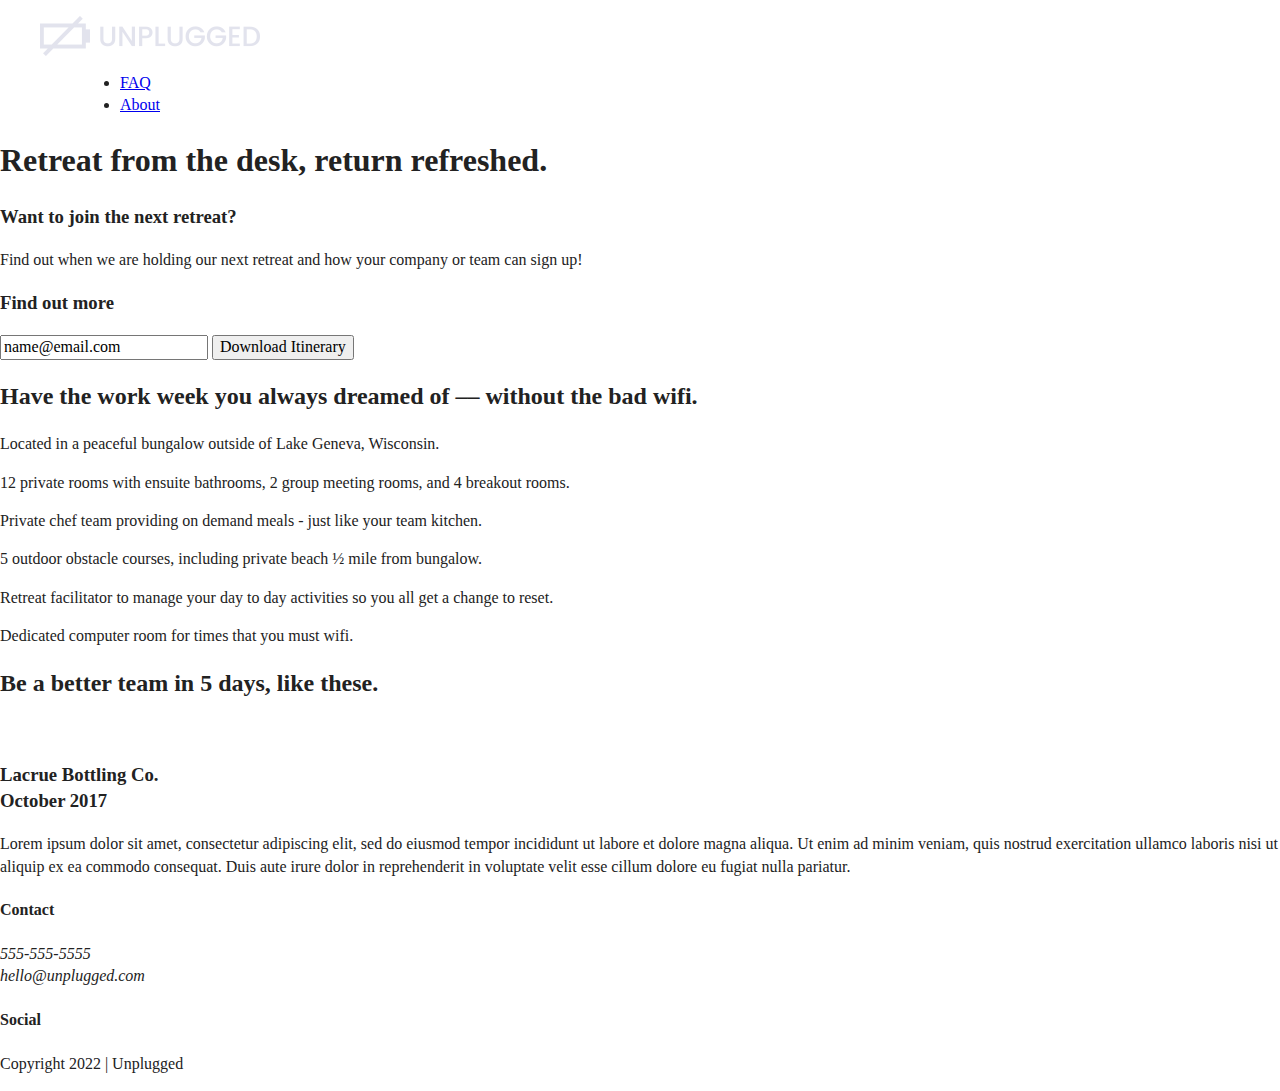
==== index.html @ 1d7221b5 "Fixing filepaths and indentation" ====
<!doctype html>
<html class="no-js" lang="">

<head>
  <meta charset="utf-8">
  <meta http-equiv="x-ua-compatible" content="ie=edge">
  <title>Unplugged Retreat</title>
  <meta name="description" content="">
  <meta name="viewport" content="width=device-width, initial-scale=1, shrink-to-fit=no">

  <link rel="manifest" href="site.webmanifest">
  <link rel="apple-touch-icon" href="icon.png">
  <!-- Place favicon.ico in the root directory -->

  <link rel="stylesheet" href="css/normalize.css">
  <link rel="stylesheet" href="css/main.css">
</head>

<body>
  <!--[if lte IE 9]>
    <p class="browserupgrade">You are using an <strong>outdated</strong> browser. Please <a href="https://browsehappy.com/">upgrade your browser</a> to improve your experience and security.</p>
  <![endif]-->

  <!-- Add your site or application content here -->
	<header>
    	<div class="content-wrapper">

      	<a href="index.html">
	        <figure>
				<img src="img/top-logo.png"
			 alt="unplugged logo">
			<figure/>
      	</a>

      	<div class="header-divider"></div>

		<nav>
			<ul>
		    	<li><a href="faq/index.html">FAQ</a></li>
		        <li><a href="about/index.html">About</a></li>
		    </ul>
	    </nav>

    </div>
  </header>







  <main>

    <section class="hero-area">
      <div class="content-wrapper">
        <h1>Retreat from the desk, return refreshed.</h1>
      </div>
    </section>




    <aside>
      <div class="content-wrapper">

		<div class="form-description">
          <h3>Want to join the next retreat?</h3>
          <p>
            Find out when we are holding our next retreat and how your company or team can sign up!
          </p>
        </div>

        <div class="form">
          <h3>Find out more</h3>
          <input type="text" name="name" value="name@email.com">
          <input type="button" value="Download Itinerary">
        </div>


      </div>
    </aside>

	<section class="features">
		<div class="content-wrapper">
			<h2>Have the work week you always dreamed of –– without the bad wifi.
			</h2>

			<div class="features-items">
				<article>
    				<p class="fontawesome-icon"></p>
    				<p class="features-item-description">Located in a peaceful bungalow outside of Lake Geneva, Wisconsin.
					</p>
				</article>

				<article>
	    			<p class="fontawesome-icon"></p>
	    			<p class="features-item-description">12 private rooms with ensuite bathrooms, 2 group meeting rooms, and 4 breakout rooms.</p>
				</article>

				<article>
	    			<p class="fontawesome-icon"></p>
	    			<p class="features-item-description">Private chef team providing on demand meals - just like your team kitchen.</p>
				</article>

				<article>
	    			<p class="fontawesome-icon"></p>
	    			<p class="features-item-description">5 outdoor obstacle courses, including private beach ½ mile from bungalow.</p>
				</article>

				<article>
	    			<p class="fontawesome-icon"></p>
	    			<p class="features-item-description">Retreat facilitator to manage your day to day activities so you all get a change to reset.</p>
				</article>

				<article>
	    			<p class="fontawesome-icon"></p>
	    			<p class="features-item-description">Dedicated computer room for times that you must wifi.</p>
				</article>
		</div>
	</section>


	<section class="reviews">
		<div class="content-wrapper">
			<h2>Be a better team in 5 days, like these.</h2>
			<article>
				<img>

				<div>
					<h3> Lacrue Bottling Co.<br>October 2017</h3>
					<p>
						Lorem ipsum dolor sit amet, consectetur adipiscing elit, sed do eiusmod tempor incididunt ut labore et dolore magna aliqua. Ut enim ad minim veniam, quis nostrud exercitation ullamco laboris nisi ut aliquip ex ea commodo consequat. Duis aute irure dolor
		                in reprehenderit in voluptate velit esse cillum dolore eu fugiat nulla pariatur.
					</p>
				</div>
			</article>
		</div>
	</section>

  </main>
  <!-- main wrapper -->






  <footer>
    <div class="content-wrapper">

      <div class="footer-content">

		<div class="contact">
          <h4>Contact</h4>
          <address>
            <p>
              555-555-5555<br>
              hello@unplugged.com
            </p>
          </address>
        </div>

        <div class="social">
          <h4>Social</h4>
          <div class="social-icons">
            <p>
              <a href="https://www.facebook.com/Skillcrush/" target="_blank"></a>
            </p>
            <p>
              <a href="https://twitter.com/Skillcrush" target="_blank"></a>
            </p>
            <p>
              <a href="https://www.instagram.com/skillcrush/" target="_blank"></a>
            </p>
          </div>

        </div>

      </div>
      <!-- footer content ends -->
    </div>
    <!--footer content-wrapper ends-->
    <div class="copyright">
      <p>Copyright 2022 | Unplugged</p>
    </div>
  </footer>

  <script src="js/vendor/modernizr-3.6.0.min.js"></script>
  <script src="https://code.jquery.com/jquery-3.3.1.min.js" integrity="sha256-FgpCb/KJQlLNfOu91ta32o/NMZxltwRo8QtmkMRdAu8=" crossorigin="anonymous"></script>
  <script>
    window.jQuery || document.write('<script src="js/vendor/jquery-3.3.1.min.js"><\/script>')
  </script>
  <script src="js/plugins.js"></script>
  <script src="js/main.js"></script>

  <!-- Google Analytics: change UA-XXXXX-Y to be your site's ID. -->
  <script>
    window.ga = function() {
      ga.q.push(arguments)
    };
    ga.q = [];
    ga.l = +new Date;
    ga('create', 'UA-XXXXX-Y', 'auto');
    ga('send', 'pageview')
  </script>
  <script src="https://www.google-analytics.com/analytics.js" async defer></script>
</body>

</html>
---- css/main.css ----
/*! HTML5 Boilerplate v8.0.0 | MIT License | https://html5boilerplate.com/ */

/* main.css 2.1.0 | MIT License | https://github.com/h5bp/main.css#readme */
/*
 * What follows is the result of much research on cross-browser styling.
 * Credit left inline and big thanks to Nicolas Gallagher, Jonathan Neal,
 * Kroc Camen, and the H5BP dev community and team.
 */

/* ==========================================================================
   Base styles: opinionated defaults
   ========================================================================== */

html {
  color: #222;
  font-size: 1em;
  line-height: 1.4;
}

/*
 * Remove text-shadow in selection highlight:
 * https://twitter.com/miketaylr/status/12228805301
 *
 * Vendor-prefixed and regular ::selection selectors cannot be combined:
 * https://stackoverflow.com/a/16982510/7133471
 *
 * Customize the background color to match your design.
 */

::-moz-selection {
  background: #b3d4fc;
  text-shadow: none;
}

::selection {
  background: #b3d4fc;
  text-shadow: none;
}

/*
 * A better looking default horizontal rule
 */

hr {
  display: block;
  height: 1px;
  border: 0;
  border-top: 1px solid #ccc;
  margin: 1em 0;
  padding: 0;
}

/*
 * Remove the gap between audio, canvas, iframes,
 * images, videos and the bottom of their containers:
 * https://github.com/h5bp/html5-boilerplate/issues/440
 */

audio,
canvas,
iframe,
img,
svg,
video {
  vertical-align: middle;
}

/*
 * Remove default fieldset styles.
 */

fieldset {
  border: 0;
  margin: 0;
  padding: 0;
}

/*
 * Allow only vertical resizing of textareas.
 */

textarea {
  resize: vertical;
}

/* ==========================================================================
   Author's custom styles
   ========================================================================== */

/* ==========================================================================
   Helper classes
   ========================================================================== */

/*
 * Hide visually and from screen readers
 */

.hidden,
[hidden] {
  display: none !important;
}

/*
 * Hide only visually, but have it available for screen readers:
 * https://snook.ca/archives/html_and_css/hiding-content-for-accessibility
 *
 * 1. For long content, line feeds are not interpreted as spaces and small width
 *    causes content to wrap 1 word per line:
 *    https://medium.com/@jessebeach/beware-smushed-off-screen-accessible-text-5952a4c2cbfe
 */

.sr-only {
  border: 0;
  clip: rect(0, 0, 0, 0);
  height: 1px;
  margin: -1px;
  overflow: hidden;
  padding: 0;
  position: absolute;
  white-space: nowrap;
  width: 1px;
  /* 1 */
}

/*
 * Extends the .sr-only class to allow the element
 * to be focusable when navigated to via the keyboard:
 * https://www.drupal.org/node/897638
 */

.sr-only.focusable:active,
.sr-only.focusable:focus {
  clip: auto;
  height: auto;
  margin: 0;
  overflow: visible;
  position: static;
  white-space: inherit;
  width: auto;
}

/*
 * Hide visually and from screen readers, but maintain layout
 */

.invisible {
  visibility: hidden;
}

/*
 * Clearfix: contain floats
 *
 * For modern browsers
 * 1. The space content is one way to avoid an Opera bug when the
 *    `contenteditable` attribute is included anywhere else in the document.
 *    Otherwise it causes space to appear at the top and bottom of elements
 *    that receive the `clearfix` class.
 * 2. The use of `table` rather than `block` is only necessary if using
 *    `:before` to contain the top-margins of child elements.
 */

.clearfix::before,
.clearfix::after {
  content: " ";
  display: table;
}

.clearfix::after {
  clear: both;
}

/* ==========================================================================
   EXAMPLE Media Queries for Responsive Design.
   These examples override the primary ('mobile first') styles.
   Modify as content requires.
   ========================================================================== */

@media only screen and (min-width: 35em) {
  /* Style adjustments for viewports that meet the condition */
}

@media print,
  (-webkit-min-device-pixel-ratio: 1.25),
  (min-resolution: 1.25dppx),
  (min-resolution: 120dpi) {
  /* Style adjustments for high resolution devices */
}

/* ==========================================================================
   Print styles.
   Inlined to avoid the additional HTTP request:
   https://www.phpied.com/delay-loading-your-print-css/
   ========================================================================== */

@media print {
  *,
  *::before,
  *::after {
    background: #fff !important;
    color: #000 !important;
    /* Black prints faster */
    box-shadow: none !important;
    text-shadow: none !important;
  }

  a,
  a:visited {
    text-decoration: underline;
  }

  a[href]::after {
    content: " (" attr(href) ")";
  }

  abbr[title]::after {
    content: " (" attr(title) ")";
  }

  /*
   * Don't show links that are fragment identifiers,
   * or use the `javascript:` pseudo protocol
   */
  a[href^="#"]::after,
  a[href^="javascript:"]::after {
    content: "";
  }

  pre {
    white-space: pre-wrap !important;
  }

  pre,
  blockquote {
    border: 1px solid #999;
    page-break-inside: avoid;
  }

  /*
   * Printing Tables:
   * https://web.archive.org/web/20180815150934/http://css-discuss.incutio.com/wiki/Printing_Tables
   */
  thead {
    display: table-header-group;
  }

  tr,
  img {
    page-break-inside: avoid;
  }

  p,
  h2,
  h3 {
    orphans: 3;
    widows: 3;
  }

  h2,
  h3 {
    page-break-after: avoid;
  }
}
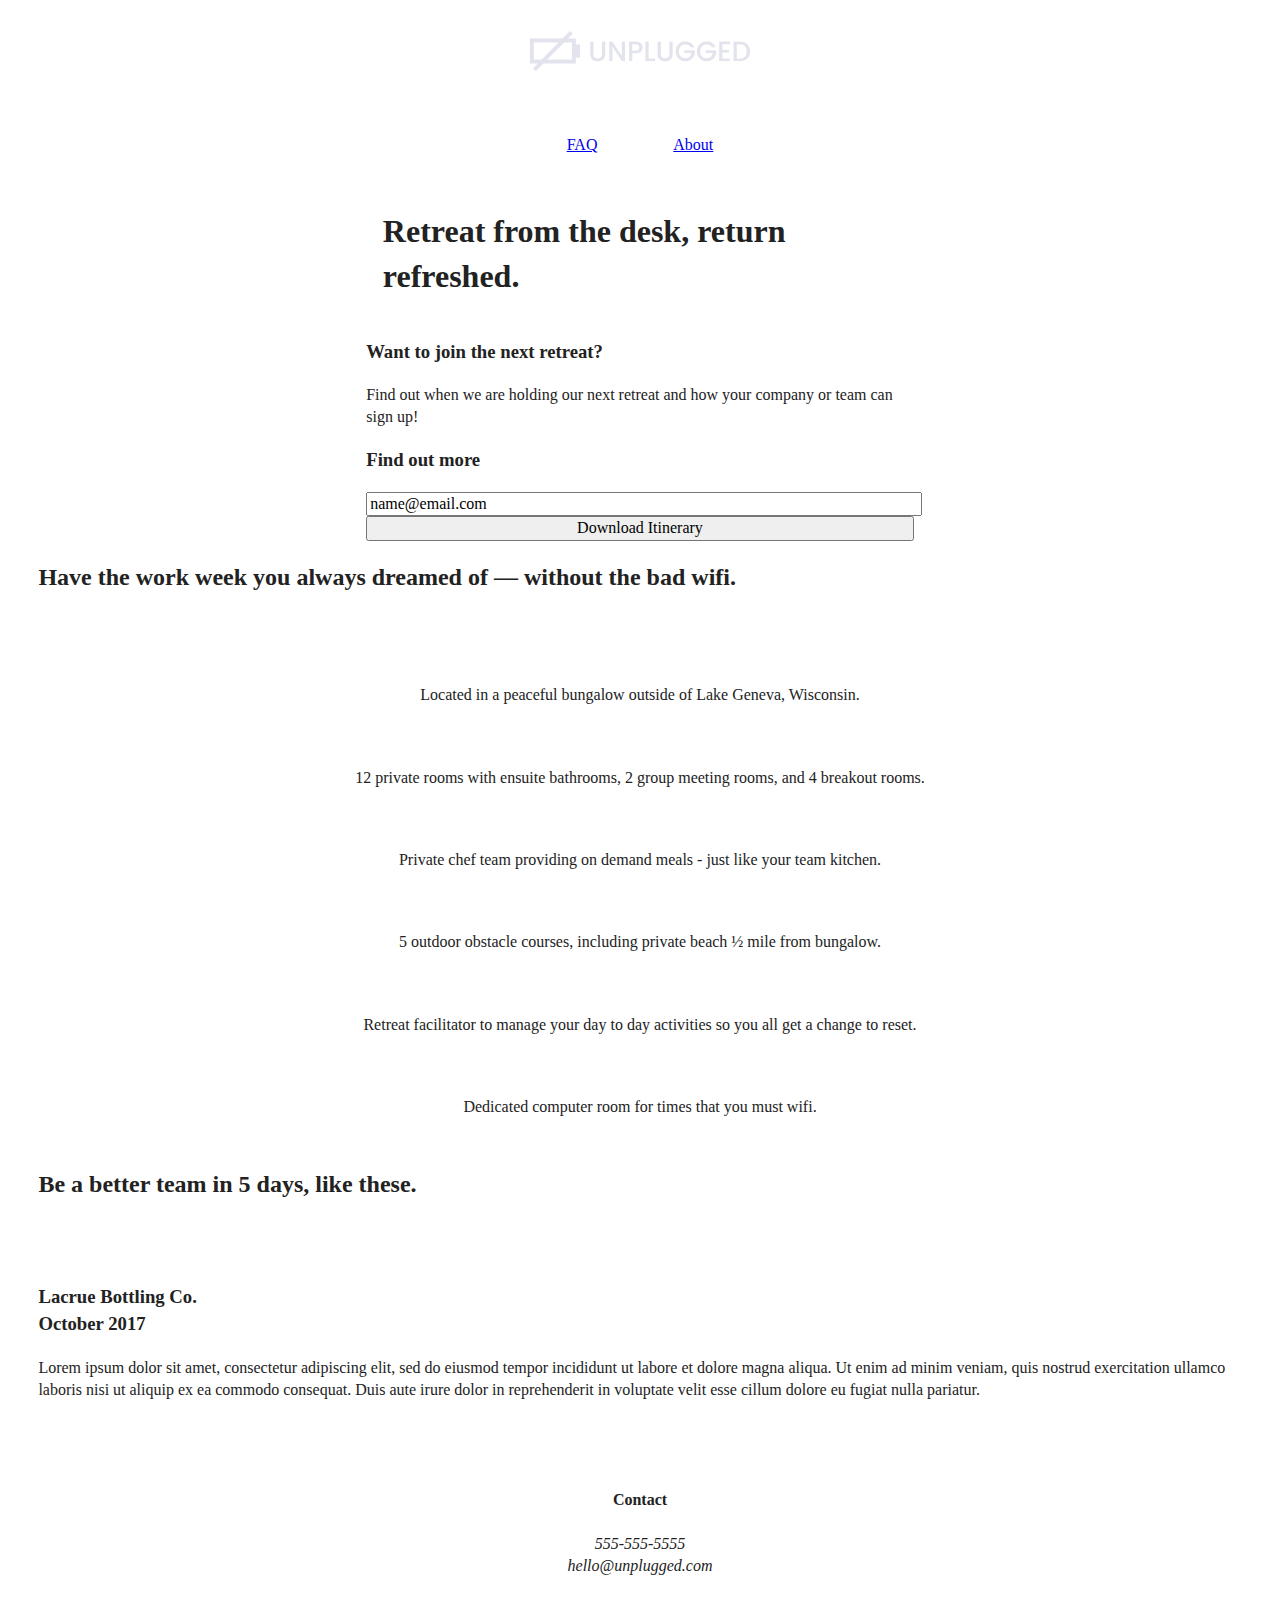
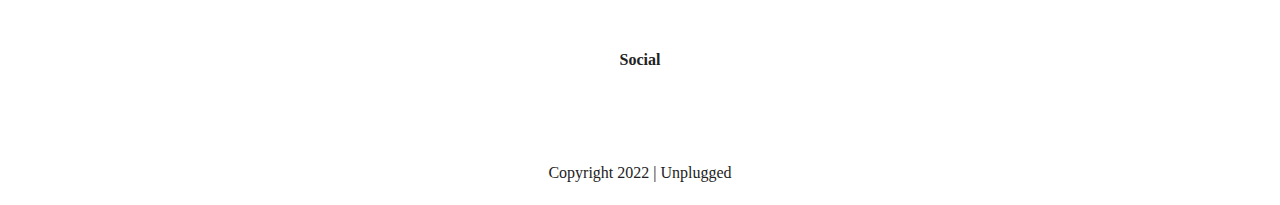
==== commit d420d263: "Closing figure tag in header fixes alignment" ====
--- a/index.html
+++ b/index.html
@@ -25,23 +25,23 @@
 	<header>
     	<div class="content-wrapper">
 
-      	<a href="index.html">
-	        <figure>
-				<img src="img/top-logo.png"
-			 alt="unplugged logo">
-			<figure/>
-      	</a>
-
-      	<div class="header-divider"></div>
-
-		<nav>
-			<ul>
-		    	<li><a href="faq/index.html">FAQ</a></li>
-		        <li><a href="about/index.html">About</a></li>
-		    </ul>
-	    </nav>
-
-    </div>
+      		<a href="index.html">
+	        	<figure>
+					<img src="img/top-logo.png"
+			 	alt="unplugged logo">
+		   		</figure>
+      		</a>
+
+      		<div class="header-divider"></div>
+
+			<nav>
+				<ul>
+		    		<li><a href="faq/index.html">FAQ</a></li>
+		        	<li><a href="about/index.html">About</a></li>
+		    	</ul>
+	    	</nav>
+
+    	</div>
   </header>
 
 
--- a/css/main.css
+++ b/css/main.css
@@ -86,6 +86,293 @@
 /* ==========================================================================
    Author's custom styles
    ========================================================================== */
+
+/* --------------- Base Header - Footer Styles ------------ */
+
+header,
+footer {
+	display: flex;
+    justify-content: center;
+    align-items: center;
+	flex-flow: row wrap;
+}
+
+/* Header styles */
+
+header {
+	padding: 15px 0;
+}
+
+header .content-wrapper {
+	display: flex;
+    justify-content: center;
+    align-items: center;
+	flex-flow: row wrap;
+	margin: 0;
+}
+
+header figure {
+
+}
+
+.header-divider {
+	width: 100%;
+	height: 1px;
+	margin: 10px 0 20px 0;
+}
+
+header nav {
+	width: 60%;
+	display: flex;
+    justify-content: space-around;
+    align-items: center;
+	flex-flow: row wrap;
+}
+
+header nav ul {
+	width: 100%;
+	list-style: none;
+	padding: 0;
+
+	display: flex;
+    justify-content: space-around;
+    align-items: center;
+}
+
+header nav ul li {
+	display: inline;
+}
+
+
+/* Footer styles */
+
+footer {
+	/*display: flex;
+    justify-content: center;
+    align-items: center;*/
+	flex-flow: column;  /* AKA flex-direction:column; ***/
+}
+
+footer .content-wrapper {
+	width: 55%;
+	margin: 50px 0;
+
+	/*display: flex;
+    justify-content: center;
+    align-items: center;*/
+	flex-flow: column nowrap;
+}
+
+.footer-content {
+	display: flex;
+    justify-content: center;
+    align-items: center;
+	flex-flow: column;
+}
+
+footer .contact {
+	margin-bottom: 50px;
+
+	display: flex;
+    justify-content: center;
+    align-items: center;
+	flex-flow: column;
+}
+
+footer p {
+	text-align: center;
+	margin: 0;
+}
+/*
+footer .social {
+	display: flex;
+    justify-content: center;
+    align-items: center;
+	flex-flow: column;
+}
+*/
+footer .social-icons {
+	display: flex;
+    justify-content: space-around;
+    align-items: center;
+}
+
+/*
+footer .social-icons p {
+  display: flex;
+  justify-content: center;
+  align-items: center;
+}
+*/
+
+footer .copyright {
+	text-align: center;
+	margin: 20px 0;
+}
+
+
+
+
+/* --------------- Mobile Styles - Homepage ------------ */
+
+main .content-wrapper {
+	width: 94%;
+}
+
+/* Hero Area */
+
+.hero-area {
+	display: flex;
+    justify-content: center;
+	flex-flow: row wrap;
+}
+
+/* Aside */
+
+aside {
+	display: flex;
+    justify-content: center;
+    align-items: center;
+	flex-flow: row wrap;
+}
+
+aside .form input {
+	width:100%;
+
+	display: flex;
+    justify-content: center;
+    align-items: center;
+	flex-flow: column;
+}
+
+/* Features */
+
+.features {
+	display: flex;
+    justify-content: center;
+	flex-flow: row wrap;
+}
+
+.features h2 {
+	margin-bottom: 60px;
+}
+
+.features article {
+	text-align: center;
+	width: 63%;
+	margin: 30px 0;
+
+	/*display: flex;
+    justify-content: center;
+    align-items: center;
+	flex-flow: column;*/
+}
+
+.features .features-items {
+	display: flex;
+    justify-content: center;
+    align-items: center;
+	flex-flow: row wrap;
+}
+
+.features p {
+	margin: 0;
+}
+
+/* Reviews */
+
+.reviews {
+  display: flex;
+  justify-content: center;
+  flex-flow: row wrap;
+}
+
+.reviews h2 {
+  margin-bottom: 40px;
+}
+
+.reviews h3 {
+  width: 55%;
+  margin: 20px 0;
+}
+
+
+/*
+========================================================
+--------------- Mobile Styles - FAQ page ------------
+============================================*/
+
+main {
+	display: flex;
+    justify-content: center;
+    align-items: center;
+	flex-flow: column;
+}
+
+main .faq {
+	width: 94%;
+
+	display: flex;
+    justify-content: center;
+    align-items: center;
+    flex-flow: row wrap;
+}
+
+.faq .content-wrapper {
+  margin: 50px 0 0 0;
+
+  display: flex;
+  justify-content: center;
+  align-items: center;
+  flex-flow: row wrap;
+}
+
+.faq h2 {
+  margin-bottom: 40px;
+}
+
+.faq-content {
+  margin-bottom: 50px;
+}
+
+
+/* --------------- Mobile Styles - About page ------------ */
+
+/* main {
+	display: flex;
+    justify-content: center;
+    align-items: center;
+	flex-flow: column;
+}
+******* already coded this in the above FAQ page section **/
+
+.mission,
+.contact-section {
+	width: 94%;
+
+	display: flex;
+    justify-content: center;
+    align-items: center;
+    flex-flow: row wrap;
+}
+
+.contact-content p {
+  margin: 0;
+}
+
+.map {
+	width: 94%;
+}
+
+
+
+
+
+
+
+
+
+
 
 /* ==========================================================================
    Helper classes
@@ -260,4 +547,3 @@
     page-break-after: avoid;
   }
 }
-
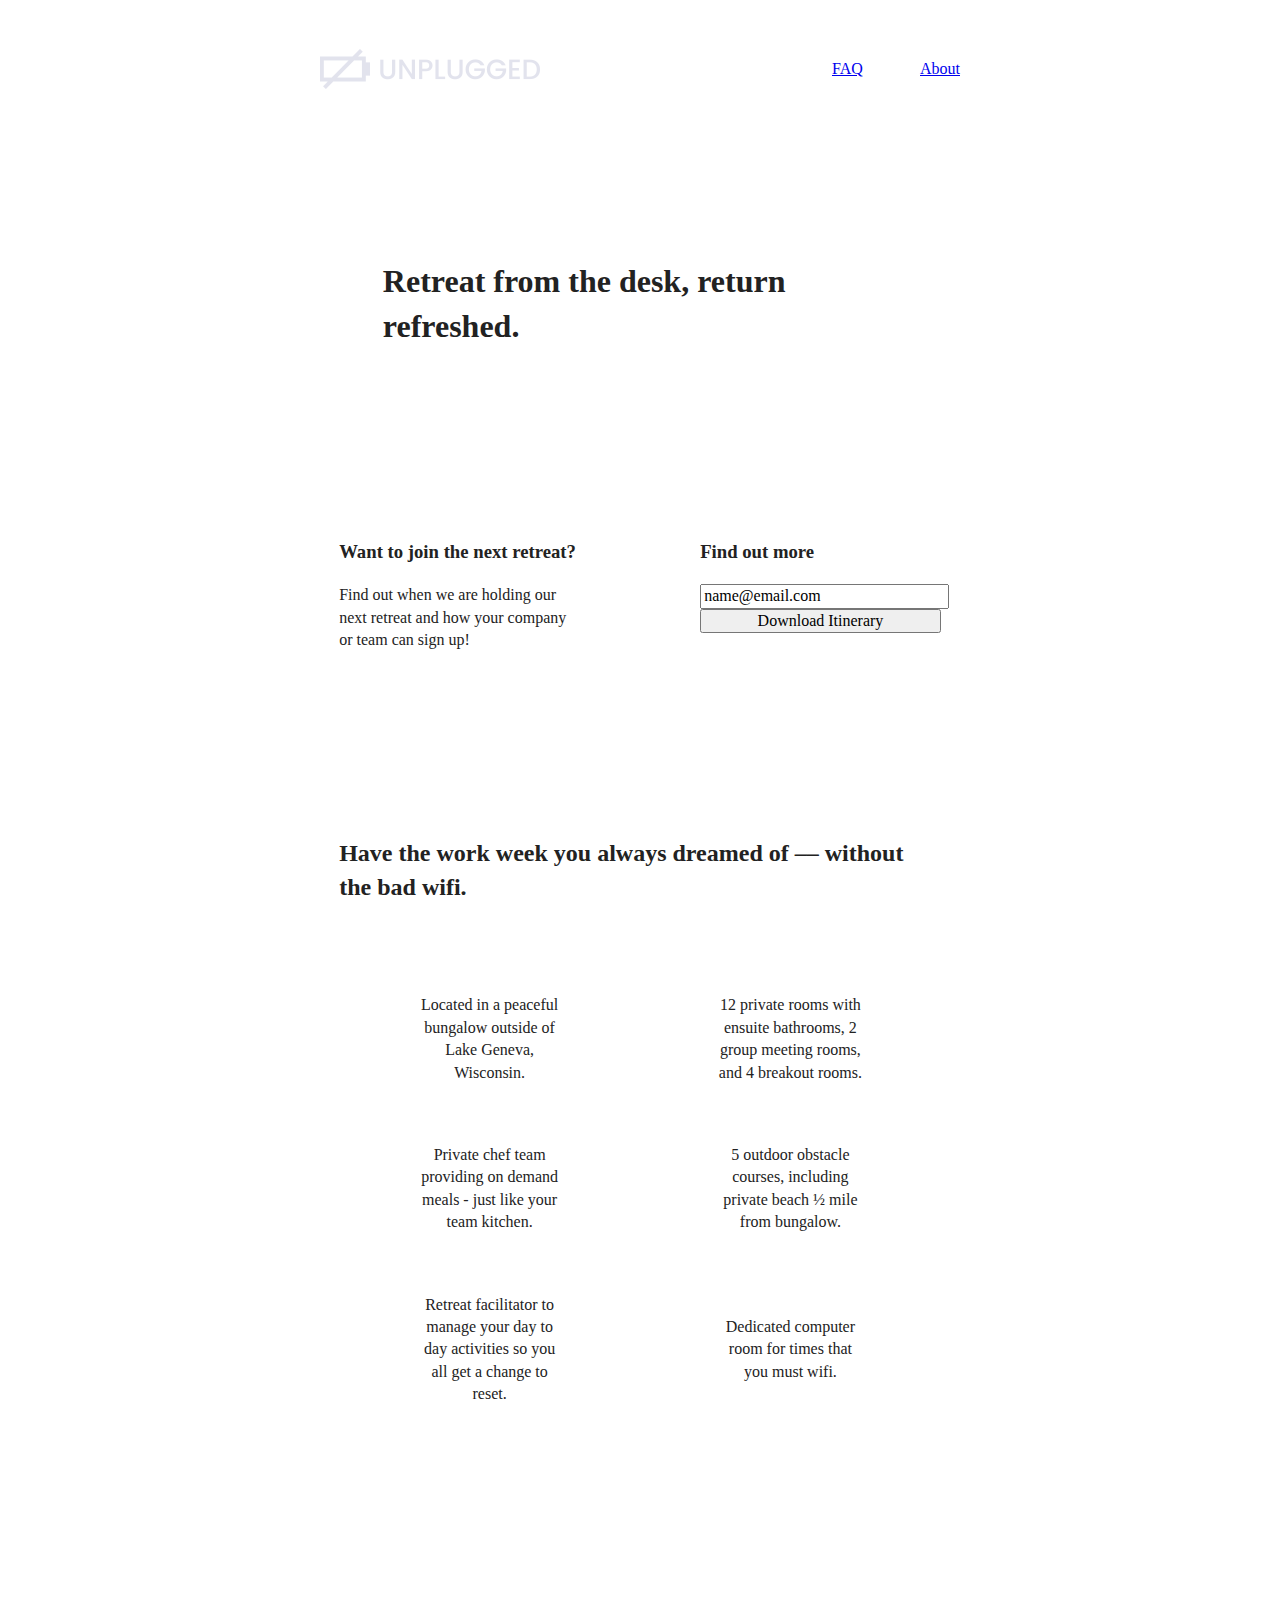
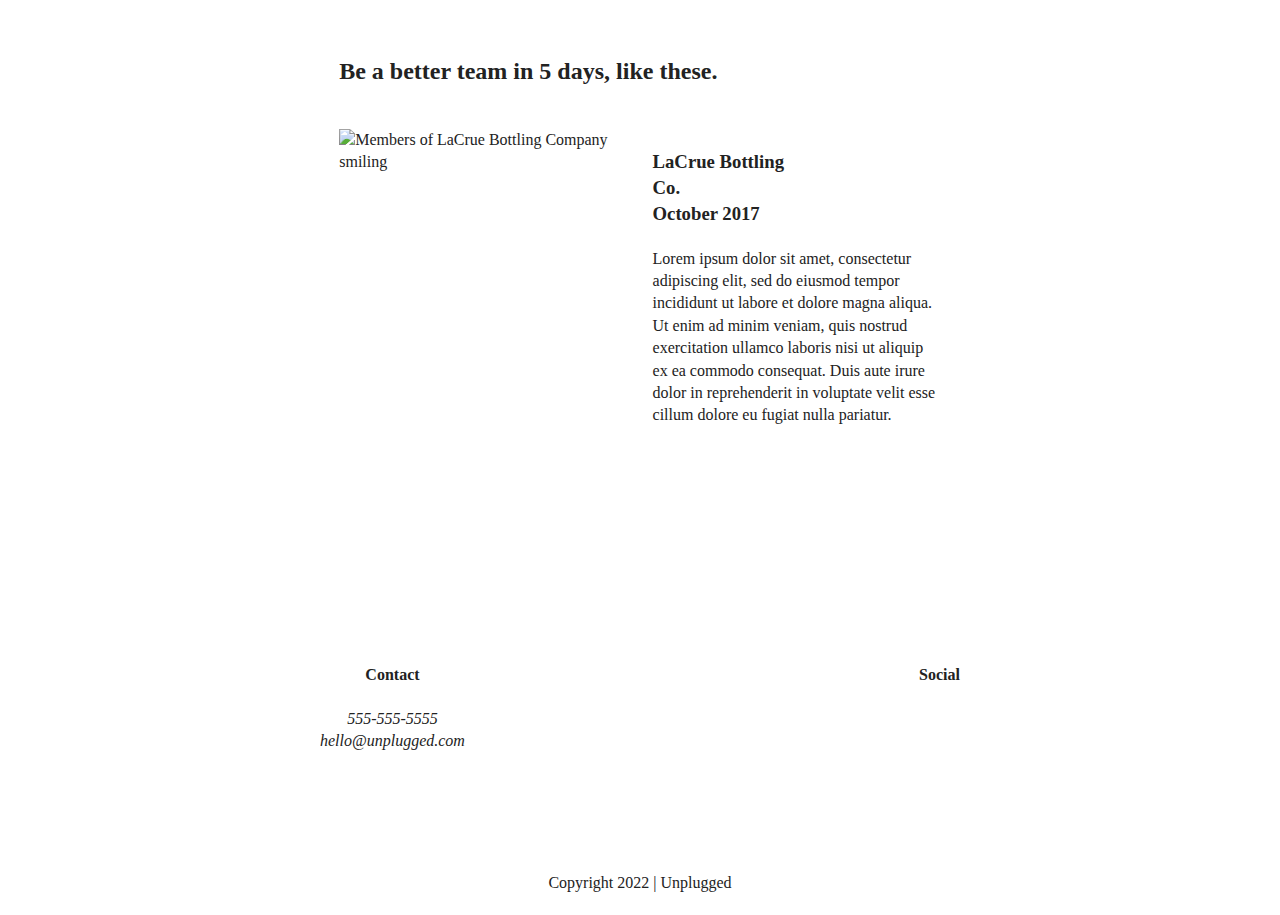
==== commit e088bef3: "Best practice correction" ====
--- a/index.html
+++ b/index.html
@@ -125,10 +125,10 @@
 		<div class="content-wrapper">
 			<h2>Be a better team in 5 days, like these.</h2>
 			<article>
-				<img>
+				<img src="img/brewers.png" alt="Members of LaCrue Bottling Company smiling">
 
 				<div>
-					<h3> Lacrue Bottling Co.<br>October 2017</h3>
+					<h3> LaCrue Bottling Co.<br>October 2017</h3>
 					<p>
 						Lorem ipsum dolor sit amet, consectetur adipiscing elit, sed do eiusmod tempor incididunt ut labore et dolore magna aliqua. Ut enim ad minim veniam, quis nostrud exercitation ullamco laboris nisi ut aliquip ex ea commodo consequat. Duis aute irure dolor
 		                in reprehenderit in voluptate velit esse cillum dolore eu fugiat nulla pariatur.
--- a/css/main.css
+++ b/css/main.css
@@ -123,6 +123,7 @@
 
 header nav {
 	width: 60%;
+	margin: 0;
 	display: flex;
     justify-content: space-around;
     align-items: center;
@@ -261,11 +262,6 @@
 	text-align: center;
 	width: 63%;
 	margin: 30px 0;
-
-	/*display: flex;
-    justify-content: center;
-    align-items: center;
-	flex-flow: column;*/
 }
 
 .features .features-items {
@@ -363,13 +359,6 @@
 .map {
 	width: 94%;
 }
-
-
-
-
-
-
-
 
 
 
@@ -462,16 +451,172 @@
    Modify as content requires.
    ========================================================================== */
 
-@media only screen and (min-width: 35em) {
-  /* Style adjustments for viewports that meet the condition */
-}
-
-@media print,
-  (-webkit-min-device-pixel-ratio: 1.25),
-  (min-resolution: 1.25dppx),
-  (min-resolution: 120dpi) {
-  /* Style adjustments for high resolution devices */
-}
+/* ===========================================================
+============ tablet ==============================
+=====================
+======== */
+
+@media only screen and (min-width: 768px) {
+/* ==========================================================================
+   Homepage
+   ========================================================================== */
+	/* General styles */
+    .content-wrapper {
+        max-width: 640px;
+        margin: 100px 0;
+    }
+
+    /* Header */
+
+    header {
+		padding: 33px 0;
+    }
+
+    header .content-wrapper {
+        width:100%;
+		justify-content: space-between;
+    }
+
+	header figure {
+		margin-left: 0;
+	}
+
+	.header-divider {
+        display: none;
+    }
+
+    header nav {
+		width:20%;
+    }
+
+    header nav ul {
+		justify-content: space-between;
+    }
+
+
+
+
+    /* Footer */
+    footer .content-wrapper {
+		width:66%;
+        margin: 100px 0;
+    }
+
+    .footer-content {
+		flex-flow: row;
+		justify-content: space-between;
+		align-items: flex-start;
+    }
+
+    footer .contact {
+        margin-bottom: 0;
+    }
+
+    footer .copyright {
+        width:100%;
+    }
+
+/* ==========================================================================
+   Home Page
+   ========================================================================== */
+
+
+    /* Hero Area */
+
+    /* Aside */
+    aside .content-wrapper {
+        margin: 50px 0;
+		display: flex;
+		justify-content:space-between;
+    }
+
+    aside .content-wrapper .form-description,
+    aside .content-wrapper .form {
+        width:40%;
+        margin: 0;
+    }
+
+    /* Features */
+
+    .features article {
+		display: flex;
+		flex-flow: column wrap;
+		flex-basis: 50%;
+		justify-content: center;
+		align-items: center;
+    }
+
+    .features .features-item-description {
+        width:50%;
+    }
+
+    /* Reviews */
+    .reviews article {
+		display: flex;
+		justify-content: space-between;
+    }
+
+    .reviews article div {
+        width:49%;
+    }
+
+/* ==========================================================================
+   About Page
+   ========================================================================== */
+
+   .mission-content {
+        display:flex;
+        justify-content: space-between;
+        align-items:flex-start;
+		padding-top: 20px
+    }
+
+    .mission-content p {
+        width:45%;
+    }
+
+    .contact-section .content-wrapper h2 {
+        width:80%;
+    }
+
+    .contact-content {
+        display:flex;
+        justify-content:space-between;
+        align-items:flex-start;
+	}
+
+
+/* ==========================================================================
+   FAQ Page
+   ========================================================================== */
+    .faq .content-wrapper {
+        justify-content: space-between;
+		align-items: flex-start;
+    }
+
+    .faq-content {
+        flex-basis: 45%;
+		/* this, combined with the above space-between, sets the two-column layout for tablets!!! so cool! */
+    }
+
+    .faq h2 {
+        width: 100%;
+    }
+}
+
+
+/* ===================================================================
+====================================================
+	DESKTOP
+=================================
+-------------*/
+
+@media only screen and (min-width: 1200px) {
+
+}
+
+
+
 
 /* ==========================================================================
    Print styles.
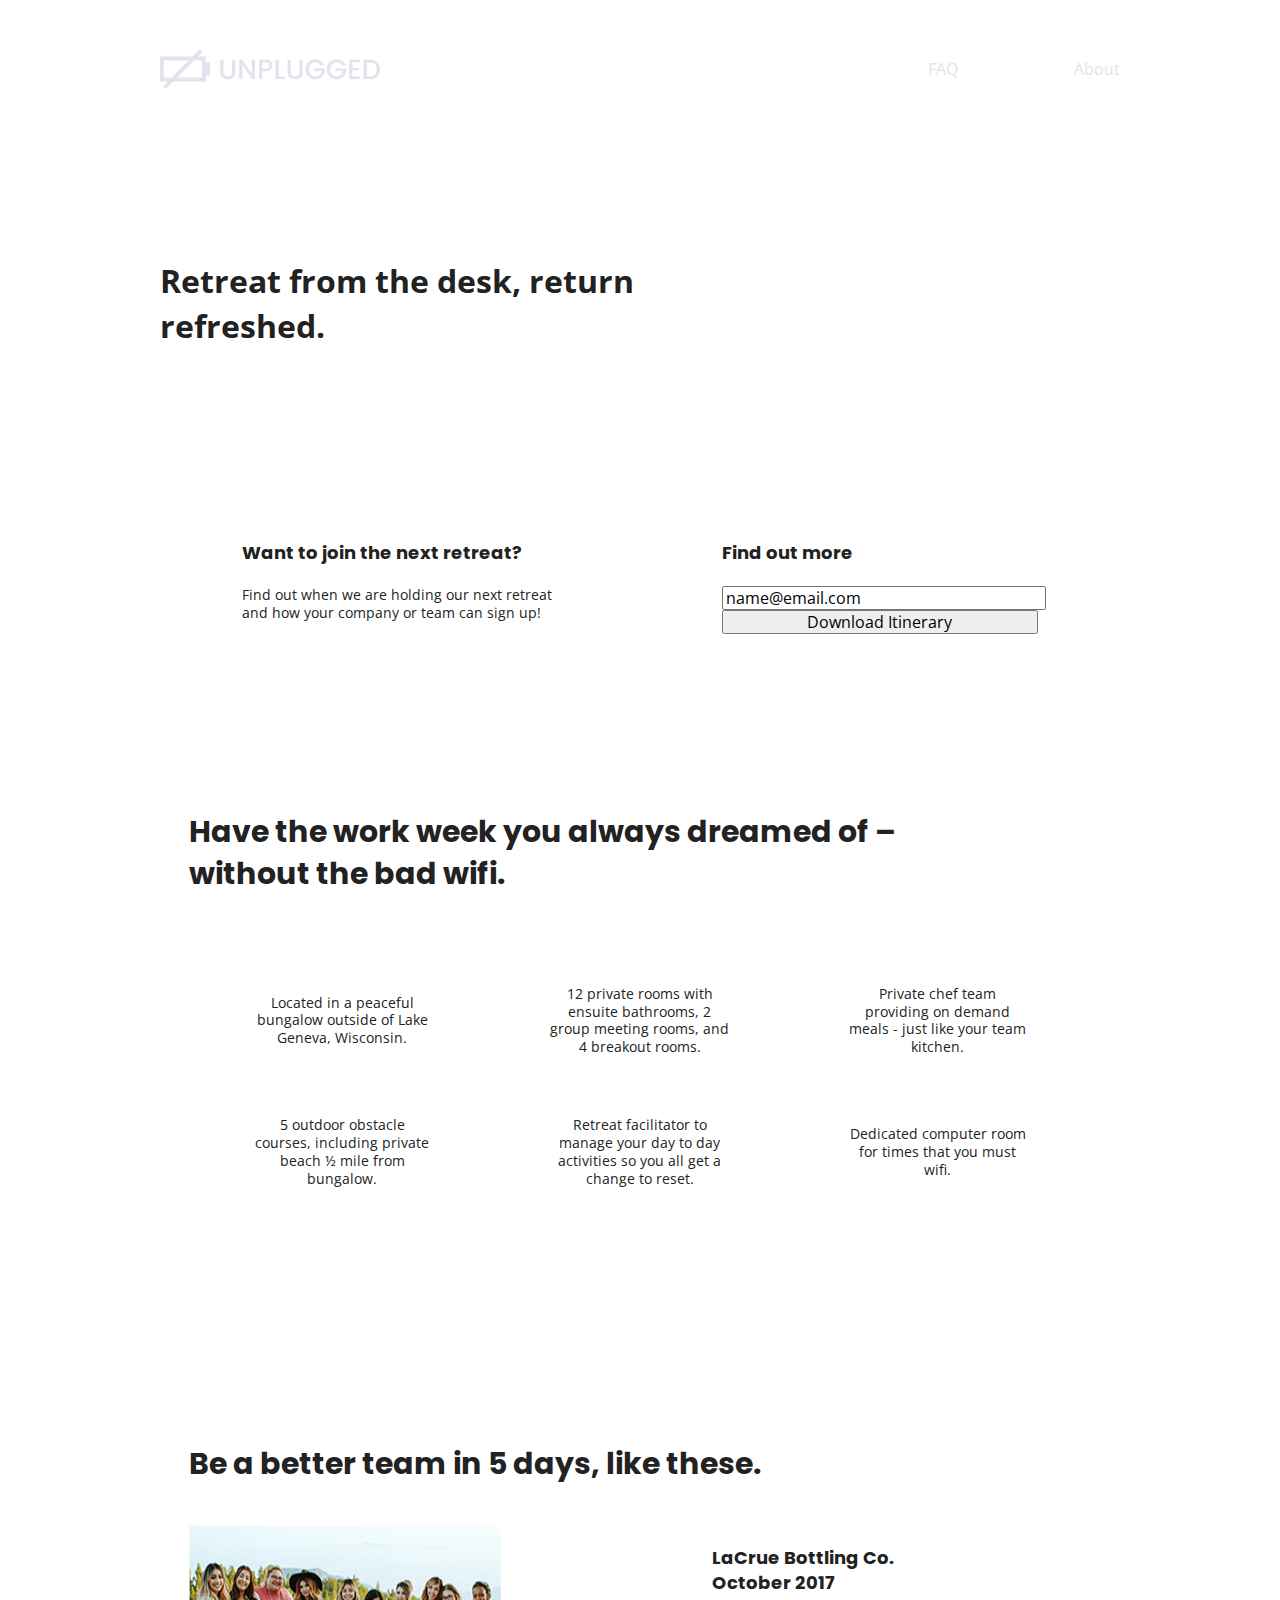
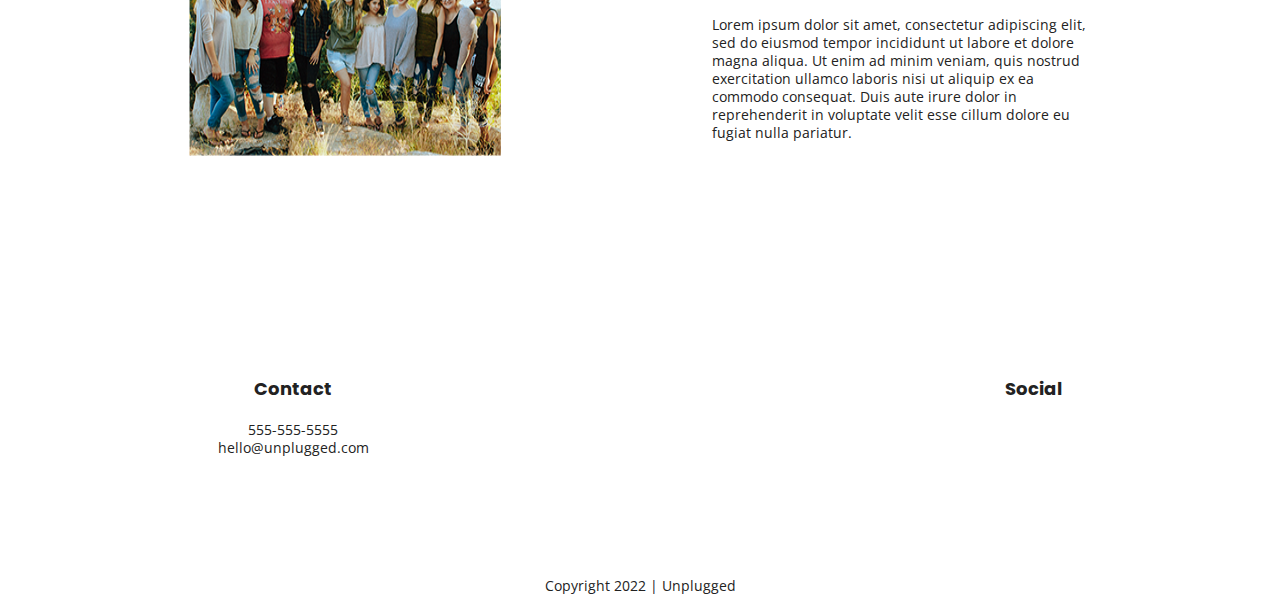
==== commit 9ddab2fb: "Cleaning up" ====
--- a/index.html
+++ b/index.html
@@ -12,6 +12,9 @@
   <link rel="apple-touch-icon" href="icon.png">
   <!-- Place favicon.ico in the root directory -->
 
+  <!-- Google Fonts -->
+  <link href="https://fonts.googleapis.com/css?family=Open+Sans:400,700|Poppins:500,700" rel="stylesheet">
+
   <link rel="stylesheet" href="css/normalize.css">
   <link rel="stylesheet" href="css/main.css">
 </head>
@@ -83,7 +86,7 @@
 
 	<section class="features">
 		<div class="content-wrapper">
-			<h2>Have the work week you always dreamed of –– without the bad wifi.
+			<h2>Have the work week you always dreamed of – without the bad wifi.
 			</h2>
 
 			<div class="features-items">
--- a/css/main.css
+++ b/css/main.css
@@ -87,6 +87,62 @@
    Author's custom styles
    ========================================================================== */
 
+/* General Styles */
+
+html {
+	font-size: 16px;
+}
+
+body {
+	font-family: 'Open Sans', sans-serif;
+	font-size: 1em;
+	text-align:left;
+}
+
+ul,
+ol {
+	list-style-type: none;
+}
+
+a {
+     color: #e2e3ed;
+     text-decoration: none;
+}
+
+h2 {
+	font-family: 'Poppins', sans-serif;
+	font-size: 1.875em;
+}
+
+h3,
+h4 {
+	font-family: 'Poppins', sans-serif;
+	font-size: 1.125em;
+	margin:20px 0;
+}
+
+p {
+	font-size: 0.875em;
+	line-height: 1.285em;
+}
+
+img {
+
+}
+
+figure {
+
+}
+
+address {
+	font-style:normal;
+}
+
+.content-wrapper {
+	width:90%;
+	margin: 50px 0;
+}
+
 /* --------------- Base Header - Footer Styles ------------ */
 
 header,
@@ -344,8 +400,7 @@
 
 .mission,
 .contact-section {
-	width: 94%;
-
+	width: 100%;
 	display: flex;
     justify-content: center;
     align-items: center;
@@ -356,9 +411,7 @@
   margin: 0;
 }
 
-.map {
-	width: 94%;
-}
+.map {}
 
 
 
@@ -522,6 +575,9 @@
 
 
     /* Hero Area */
+	.hero-area {
+		width:100%;
+	}
 
     /* Aside */
     aside .content-wrapper {
@@ -547,7 +603,7 @@
     }
 
     .features .features-item-description {
-        width:50%;
+        width:62%;
     }
 
     /* Reviews */
@@ -612,6 +668,74 @@
 -------------*/
 
 @media only screen and (min-width: 1200px) {
+/* ==========================================================================
+   Homepage
+   ========================================================================== */
+	/* General styles */
+    .content-wrapper {
+        max-width: 960px;
+    }
+
+    /* Header */
+
+/* ==========================================================================
+   Home Page
+   ========================================================================== */
+
+
+    /* Hero Area */
+	.hero-area h1 {
+		width: 60%;
+	}
+
+    /* Aside */
+	aside {
+		width: 100%;
+	}
+
+    aside .content-wrapper {
+		justify-content:space-around;
+    }
+
+    aside .content-wrapper .form-description,
+    aside .content-wrapper .form {
+        width:33%;
+    }
+
+    /* Features */
+
+	.features h2 {
+		width: 90%;
+	}
+
+    .features article {
+		flex-basis: 33%;
+    }
+
+
+    /* Reviews */
+	.reviews article div {
+    	width: 42%;
+    }
+
+/* ==========================================================================
+   About Page
+   ========================================================================== */
+	.mission h2,
+    .contact-section .content-wrapper h2 {
+        width: 95%;
+    }
+
+/* ==========================================================================
+   FAQ Page
+   ========================================================================== */
+
+    .faq h2 {
+        width: 100%;
+    }
+}
+
+
 
 }
 
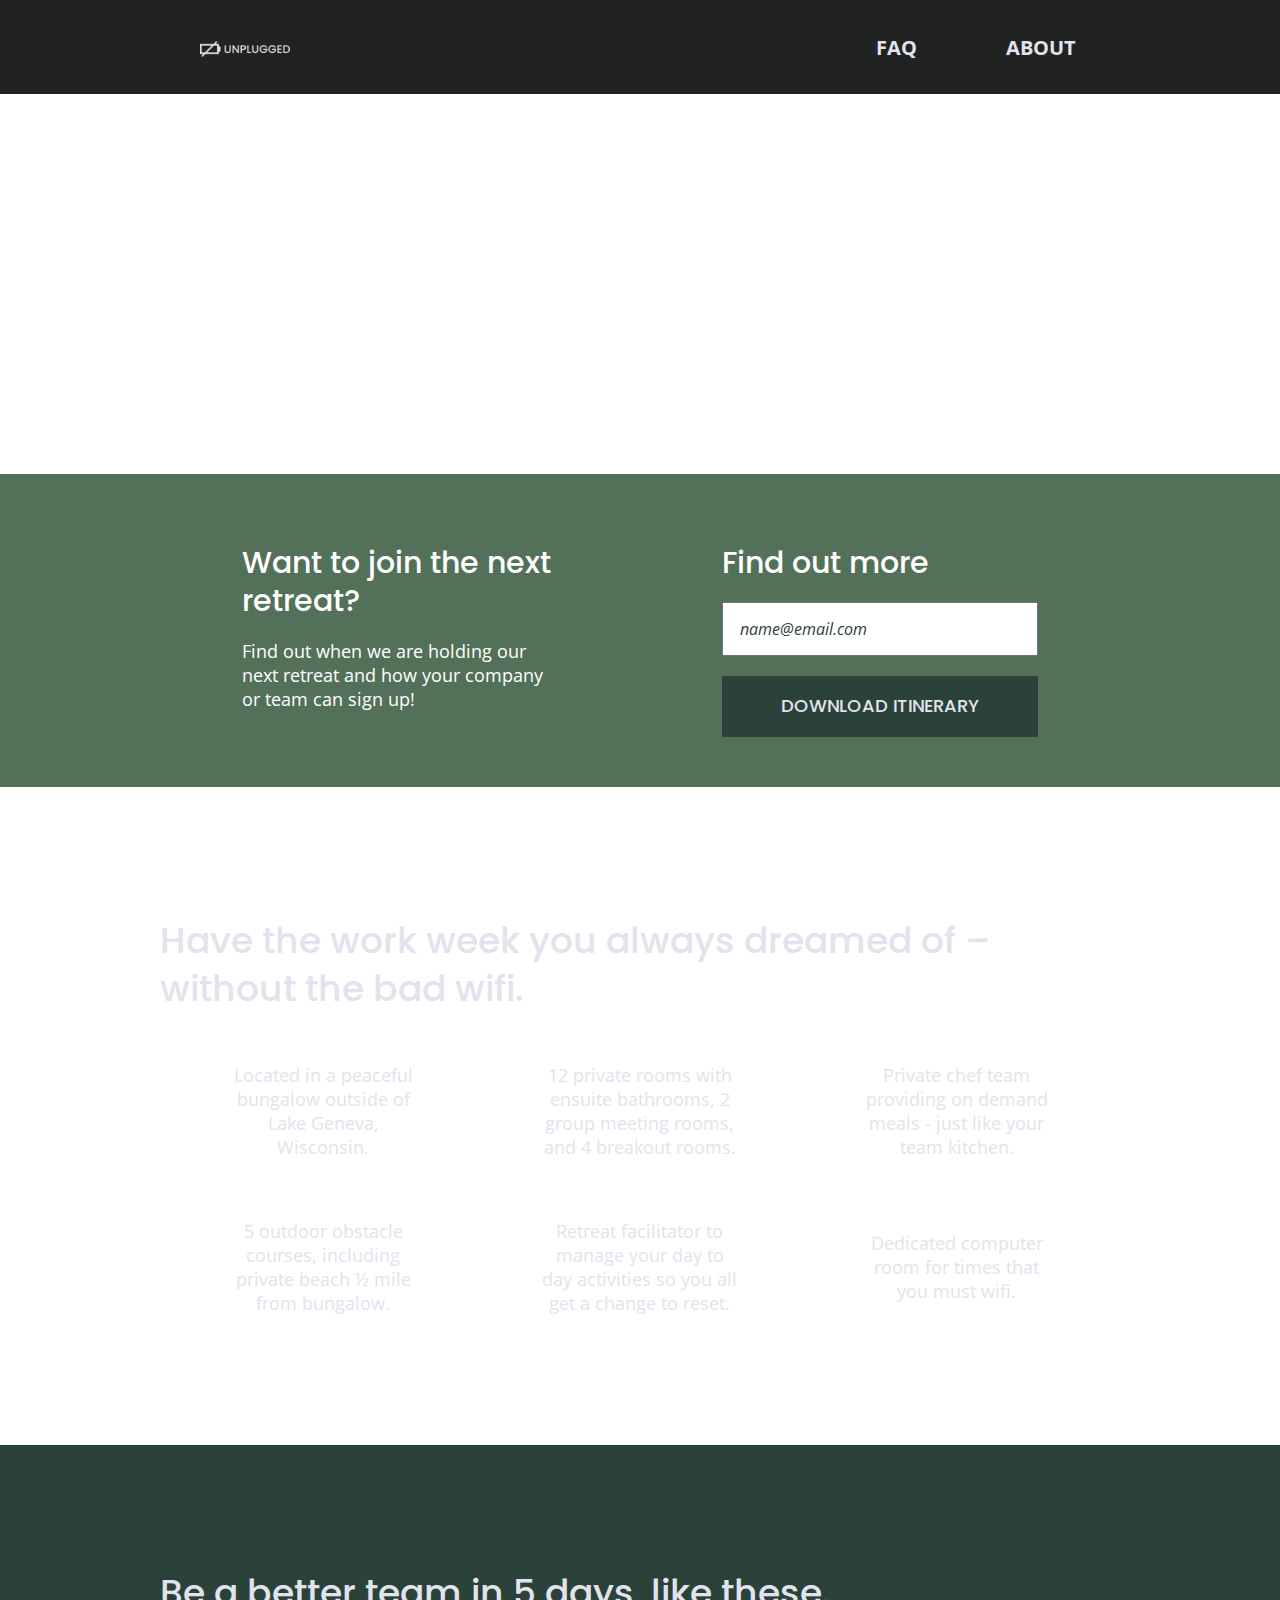
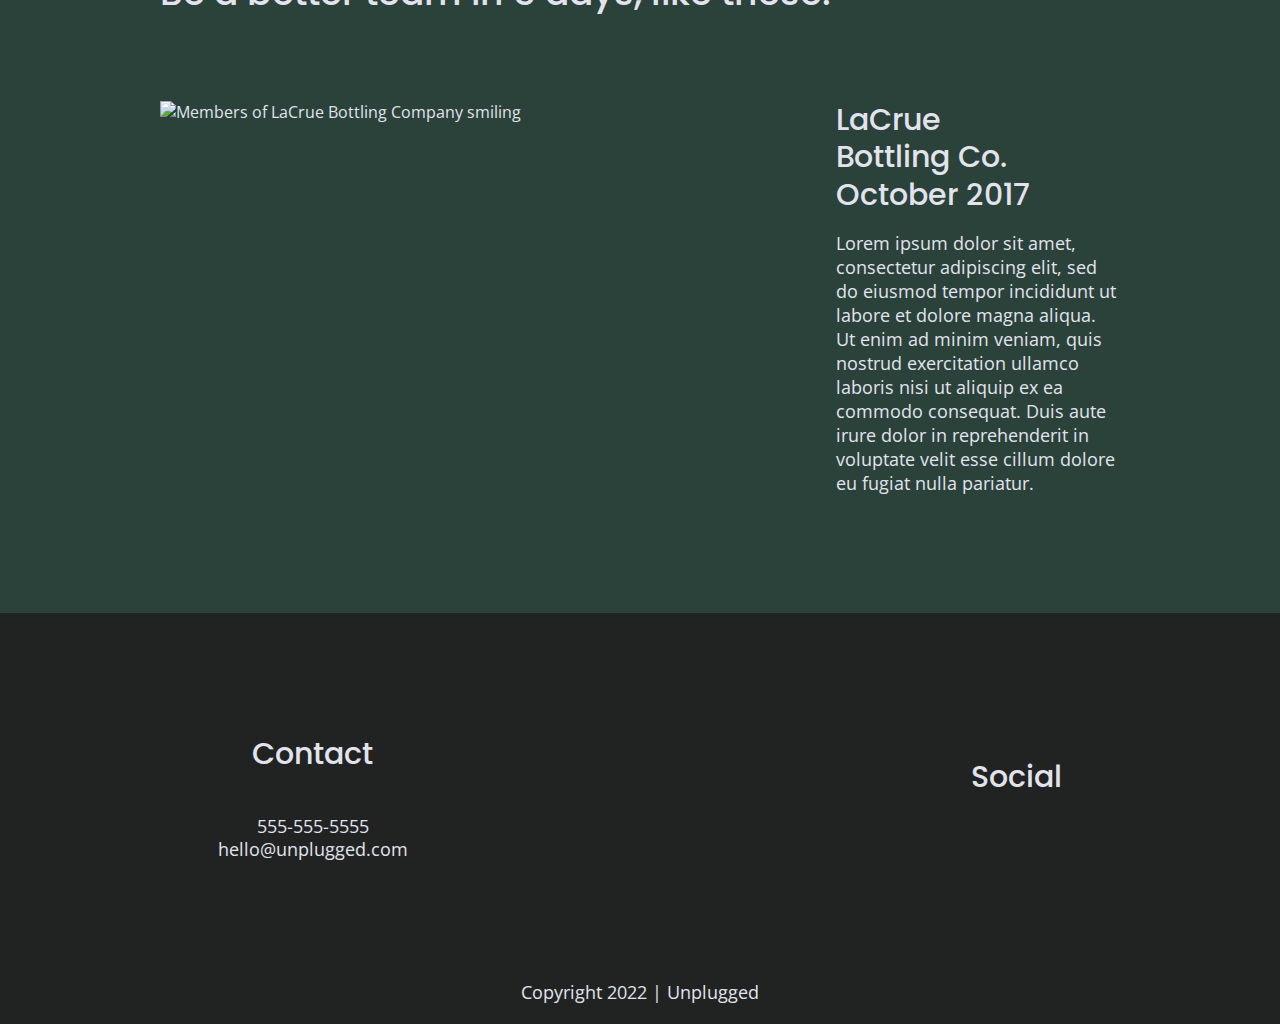
==== commit fab0993d: "First image-related changes" ====
--- a/index.html
+++ b/index.html
@@ -128,7 +128,7 @@
 		<div class="content-wrapper">
 			<h2>Be a better team in 5 days, like these.</h2>
 			<article>
-				<img src="img/brewers.png" alt="Members of LaCrue Bottling Company smiling">
+				<img src="img/brewers.jpg" alt="Members of LaCrue Bottling Company smiling">
 
 				<div>
 					<h3> LaCrue Bottling Co.<br>October 2017</h3>
--- a/css/main.css
+++ b/css/main.css
@@ -96,6 +96,7 @@
 body {
 	font-family: 'Open Sans', sans-serif;
 	font-size: 1em;
+    color: #e2e3ed;
 	text-align:left;
 }
 
@@ -111,12 +112,14 @@
 
 h2 {
 	font-family: 'Poppins', sans-serif;
+	font-weight: 500;
 	font-size: 1.875em;
 }
 
 h3,
 h4 {
 	font-family: 'Poppins', sans-serif;
+	font-weight: 500;
 	font-size: 1.125em;
 	margin:20px 0;
 }
@@ -127,7 +130,7 @@
 }
 
 img {
-
+	width: 100%;
 }
 
 figure {
@@ -143,6 +146,8 @@
 	margin: 50px 0;
 }
 
+
+
 /* --------------- Base Header - Footer Styles ------------ */
 
 header,
@@ -151,6 +156,8 @@
     justify-content: center;
     align-items: center;
 	flex-flow: row wrap;
+
+	background: #202322;
 }
 
 /* Header styles */
@@ -179,7 +186,10 @@
 
 header nav {
 	width: 60%;
-	margin: 0;
+	font-size: 1.125em;
+	font-weight: 700;
+	text-transform: uppercase;
+
 	display: flex;
     justify-content: space-around;
     align-items: center;
@@ -188,16 +198,15 @@
 
 header nav ul {
 	width: 100%;
-	list-style: none;
-	padding: 0;
+	padding-left: 0; /* needed!! */
+
 
 	display: flex;
     justify-content: space-around;
-    align-items: center;
 }
 
 header nav ul li {
-	display: inline;
+	font-size: 1.125em;
 }
 
 
@@ -207,7 +216,12 @@
 	/*display: flex;
     justify-content: center;
     align-items: center;*/
-	flex-flow: column;  /* AKA flex-direction:column; ***/
+	flex-flow: column;/* AKA flex-direction:column; ***/
+	text-align: center;
+}
+
+footer p {
+	margin: 0;
 }
 
 footer .content-wrapper {
@@ -217,71 +231,70 @@
 	/*display: flex;
     justify-content: center;
     align-items: center;*/
-	flex-flow: column nowrap;
-}
-
+}
+
+/*
 .footer-content {
 	display: flex;
     justify-content: center;
     align-items: center;
 	flex-flow: column;
-}
+}*/
+
+
 
 footer .contact {
 	margin-bottom: 50px;
 
-	display: flex;
-    justify-content: center;
-    align-items: center;
-	flex-flow: column;
-}
-
-footer p {
-	text-align: center;
-	margin: 0;
-}
-/*
-footer .social {
-	display: flex;
-    justify-content: center;
-    align-items: center;
-	flex-flow: column;
-}
-*/
+	/*
+display: flex;
+    justify-content: center;
+    align-items: center;
+	flex-flow: column;*/
+
+
+}
+
 footer .social-icons {
-	display: flex;
-    justify-content: space-around;
-    align-items: center;
-}
-
-/*
+	display:flex;
+	justify-content: space-around;
+	align-items: center;
+}
+
 footer .social-icons p {
-  display: flex;
-  justify-content: center;
-  align-items: center;
-}
-*/
+	display:flex;
+	justify-content: center;
+	align-items: center;
+}
 
 footer .copyright {
-	text-align: center;
 	margin: 20px 0;
 }
 
 
 
 
+
 /* --------------- Mobile Styles - Homepage ------------ */
 
-main .content-wrapper {
-	width: 94%;
-}
-
 /* Hero Area */
 
 .hero-area {
 	display: flex;
     justify-content: center;
 	flex-flow: row wrap;
+
+	background-image: url('../img/hero.jpg');
+	background-repeat: no-repeat;
+	background-size: cover;
+	color:#fff;
+}
+
+.hero-area h1 {
+    font-size: 2.25em;
+  	font-family: 'Poppins', Helvetica, Arial, sans-serif;
+  	font-weight: 500;
+  	line-height: 1.2;
 }
 
 /* Aside */
@@ -291,16 +304,38 @@
     justify-content: center;
     align-items: center;
 	flex-flow: row wrap;
-}
-
-aside .form input {
-	width:100%;
-
-	display: flex;
-    justify-content: center;
-    align-items: center;
-	flex-flow: column;
-}
+
+	background: #527158;
+	color: #fff;
+}
+
+aside .form {
+  margin-top: 30px;
+}
+
+input[type=text] {
+  box-sizing: border-box;
+  width: 100%;
+  color: #2a423a;
+  font-style: italic;
+  padding: 1em;
+}
+
+input[type=button] {
+  width: 100%;
+  padding: 20px 0;
+  margin-top: 20px;
+  background-color: #2a423a;
+  font-family: 'Poppins', Helvetica, Arial, sans-serif;
+  font-weight: 500;
+  font-size: 1.125em;
+  color: #e2e3ed;
+  border: none;
+  text-align: center;
+  text-transform: uppercase;
+}
+
+
 
 /* Features */
 
@@ -308,6 +343,10 @@
 	display: flex;
     justify-content: center;
 	flex-flow: row wrap;
+
+	background-image: url('../img/campsite.jpg');
+	background-repeat: no-repeat;
+	background-size: cover;
 }
 
 .features h2 {
@@ -315,7 +354,6 @@
 }
 
 .features article {
-	text-align: center;
 	width: 63%;
 	margin: 30px 0;
 }
@@ -328,6 +366,7 @@
 }
 
 .features p {
+	text-align: center;
 	margin: 0;
 }
 
@@ -337,10 +376,13 @@
   display: flex;
   justify-content: center;
   flex-flow: row wrap;
+
+  background: #2a423a;
 }
 
 .reviews h2 {
   margin-bottom: 40px;
+  line-height: 1em;
 }
 
 .reviews h3 {
@@ -354,39 +396,37 @@
 --------------- Mobile Styles - FAQ page ------------
 ============================================*/
 
-main {
-	display: flex;
-    justify-content: center;
-    align-items: center;
-	flex-flow: column;
-}
-
-main .faq {
-	width: 94%;
-
+.faq {
 	display: flex;
     justify-content: center;
     align-items: center;
     flex-flow: row wrap;
+
+	background: #527158;
 }
 
 .faq .content-wrapper {
-  margin: 50px 0 0 0;
-
-  display: flex;
-  justify-content: center;
-  align-items: center;
-  flex-flow: row wrap;
+    display: flex;
+  	justify-content: center;
+  	align-items: center;
+  	flex-flow: row wrap;
+
+  	margin: 50px 0 0 0;
 }
 
 .faq h2 {
   margin-bottom: 40px;
+  line-height: 1;
 }
 
 .faq-content {
   margin-bottom: 50px;
 }
 
+.faq-content h4 {
+  line-height: 1.333;
+}
+
 
 /* --------------- Mobile Styles - About page ------------ */
 
@@ -398,13 +438,24 @@
 }
 ******* already coded this in the above FAQ page section **/
 
-.mission,
+.mission {
+	width: 100%;
+	display: flex;
+    justify-content: center;
+    align-items: center;
+    flex-flow: row wrap;
+
+	background: #527158;
+}
+
 .contact-section {
 	width: 100%;
 	display: flex;
     justify-content: center;
     align-items: center;
     flex-flow: row wrap;
+
+	background: #2a423a;
 }
 
 .contact-content p {
@@ -519,9 +570,19 @@
         margin: 100px 0;
     }
 
+	h2 {
+		font-size: 2.25em;
+		line-height: 1.333;
+	}
+
+	h3 {
+		font-size: 1.5em;
+		line-height: 1.25;
+	}
+
     /* Header */
-
     header {
+		justify-content: space-around;
 		padding: 33px 0;
     }
 
@@ -531,7 +592,8 @@
     }
 
 	header figure {
-		margin-left: 0;
+		/* 		margin-left: 0;		*/
+		width: 30%;
 	}
 
 	.header-divider {
@@ -539,12 +601,15 @@
     }
 
     header nav {
-		width:20%;
-    }
-
-    header nav ul {
+		width:30%;
+    }
+
+    /*
+header nav ul {
 		justify-content: space-between;
-    }
+    }*/
+
+
 
 
 
@@ -556,15 +621,25 @@
     }
 
     .footer-content {
+		display: flex;
 		flex-flow: row;
 		justify-content: space-between;
-		align-items: flex-start;
+		align-items: center;;
     }
 
     footer .contact {
         margin-bottom: 0;
     }
 
+	footer h4 {
+		font-size: 1.5em;
+	    margin-bottom: 40px;
+	}
+
+	footer p {
+        line-height: 1.285;
+    }
+
     footer .copyright {
         width:100%;
     }
@@ -575,8 +650,10 @@
 
 
     /* Hero Area */
-	.hero-area {
-		width:100%;
+	.hero-area h1 {
+		font-size: 3em;
+		line-height: 1;
+		margin: 0;
 	}
 
     /* Aside */
@@ -584,6 +661,7 @@
         margin: 50px 0;
 		display: flex;
 		justify-content:space-between;
+		flex-flow: row wrap;
     }
 
     aside .content-wrapper .form-description,
@@ -593,6 +671,9 @@
     }
 
     /* Features */
+	.features h2 {
+		margin-bottom: 20px;
+	}
 
     .features article {
 		display: flex;
@@ -612,9 +693,18 @@
 		justify-content: space-between;
     }
 
+	.reviews h2 {
+		width: 85%;
+	}
+
     .reviews article div {
         width:49%;
     }
+
+	.reviews h3 {
+		width: 75%;
+		margin:0;
+	}
 
 /* ==========================================================================
    About Page
@@ -641,6 +731,9 @@
         align-items:flex-start;
 	}
 
+	.contact-content h4 {
+      	font-size: 1.5em;
+    }
 
 /* ==========================================================================
    FAQ Page
@@ -658,6 +751,13 @@
     .faq h2 {
         width: 100%;
     }
+
+	.faq h4,
+	.faq p {
+		font-size: .875em;
+		line-height: 1.125;
+	}
+
 }
 
 
@@ -676,7 +776,27 @@
         max-width: 960px;
     }
 
-    /* Header */
+	header {
+      	padding: 15px 0;
+    }
+
+	h2 {
+      	font-size: 2.25em;
+    }
+
+    h3,
+    h4 {
+        font-size: 1.875em;
+    }
+
+    p {
+        font-size: 1.125em;
+        line-height: 1.333;
+    }
+
+	footer h4 {
+      	font-size: 1.875em;
+    }
 
 /* ==========================================================================
    Home Page
@@ -685,14 +805,11 @@
 
     /* Hero Area */
 	.hero-area h1 {
+		font-size: 3.75em;
 		width: 60%;
 	}
 
     /* Aside */
-	aside {
-		width: 100%;
-	}
-
     aside .content-wrapper {
 		justify-content:space-around;
     }
@@ -702,6 +819,10 @@
         width:33%;
     }
 
+	.form-description p {
+      	font-size: 1.125em;
+    }
+
     /* Features */
 
 	.features h2 {
@@ -714,6 +835,10 @@
 
 
     /* Reviews */
+	.reviews h2 {
+      	padding-bottom: 50px;
+    }
+
 	.reviews article div {
     	width: 42%;
     }
@@ -724,6 +849,11 @@
 	.mission h2,
     .contact-section .content-wrapper h2 {
         width: 95%;
+		font-size: 3em;
+    }
+
+	.contact-content h4 {
+      	font-size: 1.875em;
     }
 
 /* ==========================================================================
@@ -732,9 +862,14 @@
 
     .faq h2 {
         width: 100%;
-    }
-}
-
+		font-size: 3em;
+    }
+
+	.faq h4,
+    .faq p {
+        font-size: 1.125em;
+        line-height: 1;
+    }
 
 
 }
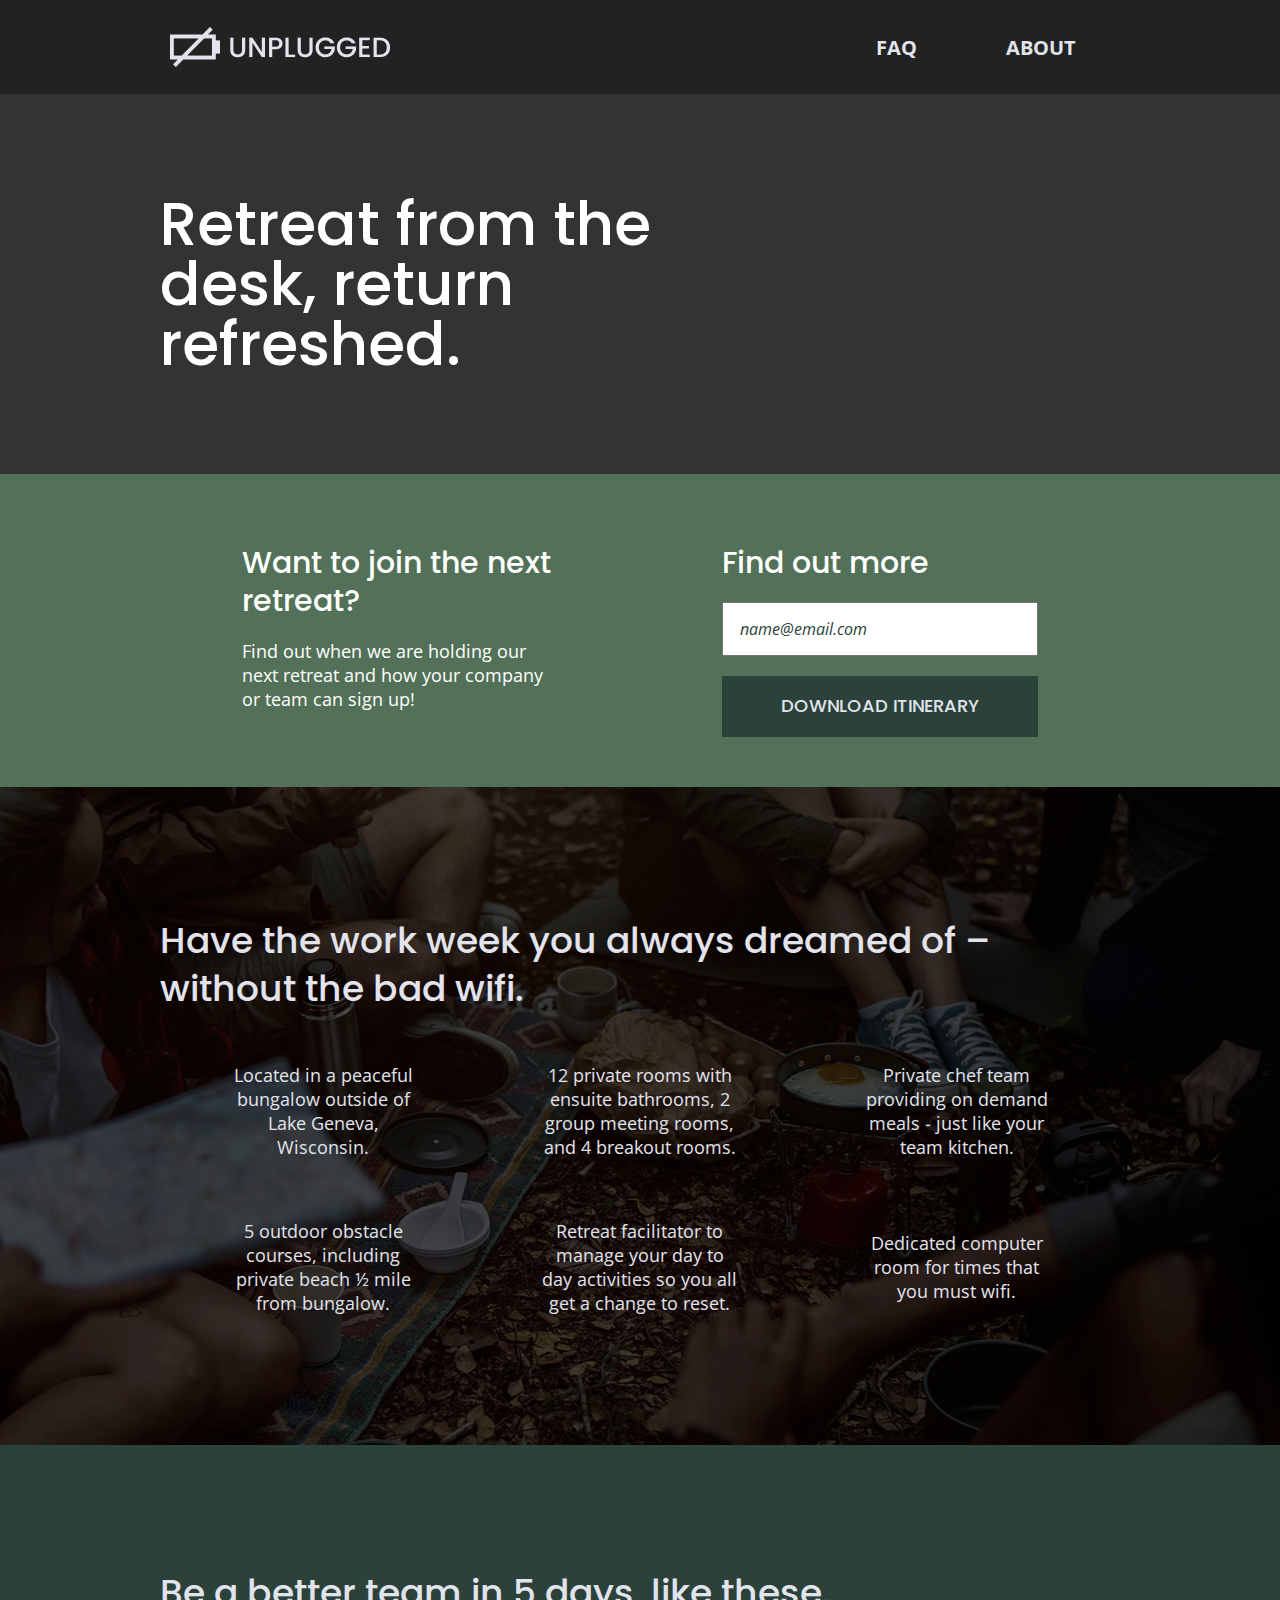
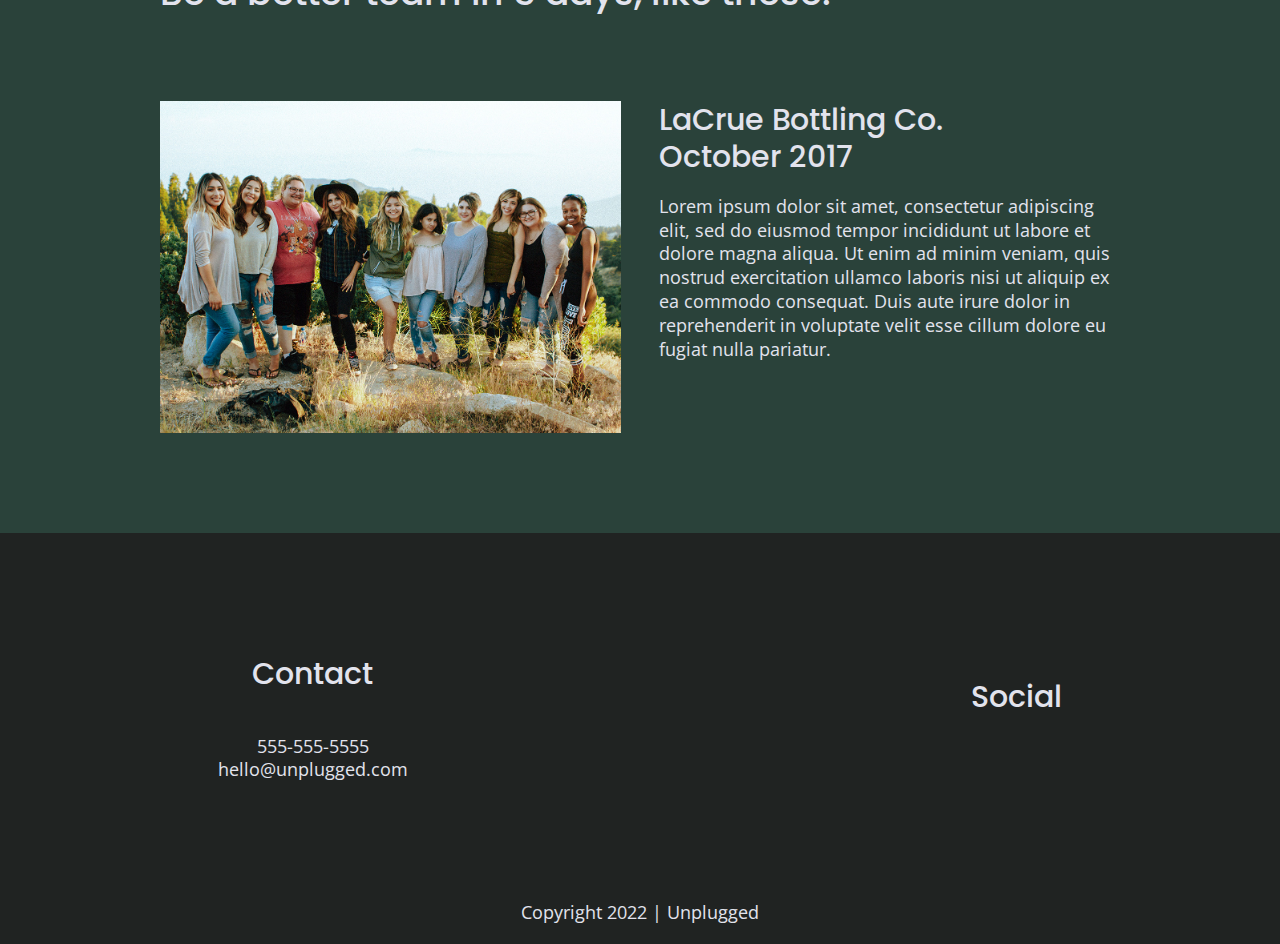
==== commit 3387d98f: "Fixed figure/a hierarchy" ====
--- a/index.html
+++ b/index.html
@@ -28,12 +28,13 @@
 	<header>
     	<div class="content-wrapper">
 
-      		<a href="index.html">
-	        	<figure>
+      		<figure>
+				<a href="index.html">
 					<img src="img/top-logo.png"
 			 	alt="unplugged logo">
-		   		</figure>
-      		</a>
+      			</a>
+			</figure>
+
 
       		<div class="header-divider"></div>
 
@@ -128,7 +129,9 @@
 		<div class="content-wrapper">
 			<h2>Be a better team in 5 days, like these.</h2>
 			<article>
-				<img src="img/brewers.jpg" alt="Members of LaCrue Bottling Company smiling">
+				<figure>
+					<img src="img/brewers.jpg" alt="Members of LaCrue Bottling Company smiling">
+				</figure>
 
 				<div>
 					<h3> LaCrue Bottling Co.<br>October 2017</h3>
--- a/css/main.css
+++ b/css/main.css
@@ -134,7 +134,7 @@
 }
 
 figure {
-
+	margin:0;
 }
 
 address {
@@ -175,13 +175,18 @@
 }
 
 header figure {
-
+    width: 60%;
+    display: flex;
+    justify-content: center;
+    align-items: center;
+    flex-flow: row wrap;
 }
 
 .header-divider {
 	width: 100%;
 	height: 1px;
 	margin: 10px 0 20px 0;
+	background: #3a3a3a;
 }
 
 header nav {
@@ -284,8 +289,7 @@
     justify-content: center;
 	flex-flow: row wrap;
 
-	background-image: url('../img/hero.jpg');
-	background-repeat: no-repeat;
+	background: url('../img/hero.jpg') center no-repeat #333;
 	background-size: cover;
 	color:#fff;
 }
@@ -344,8 +348,7 @@
     justify-content: center;
 	flex-flow: row wrap;
 
-	background-image: url('../img/campsite.jpg');
-	background-repeat: no-repeat;
+	background: url('../img/campsite.jpg') center no-repeat #333;
 	background-size: cover;
 }
 
@@ -592,8 +595,12 @@
     }
 
 	header figure {
-		/* 		margin-left: 0;		*/
-		width: 30%;
+	    width: 30%;
+		height: 100%;
+	    display: flex;
+	    justify-content: center;
+	    align-items: center;
+	    flex-flow: row wrap;
 	}
 
 	.header-divider {
@@ -697,6 +704,15 @@
 		width: 85%;
 	}
 
+
+	.reviews figure {
+	    width: 49%;
+	    display: flex;
+	    justify-content: center;
+	    align-items: center;
+	    flex-flow: row wrap;
+	}
+
     .reviews article div {
         width:49%;
     }
@@ -780,6 +796,14 @@
       	padding: 15px 0;
     }
 
+	header figure {
+	    width: 25%;
+	    display: flex;
+	    justify-content: center;
+	    align-items: center;
+	    flex-flow: row wrap;
+	}
+
 	h2 {
       	font-size: 2.25em;
     }
@@ -839,8 +863,17 @@
       	padding-bottom: 50px;
     }
 
+
+	.reviews figure {
+	    width: 48%;
+	    display: flex;
+	    justify-content: center;
+	    align-items: center;
+	    flex-flow: row wrap;
+	}
+
 	.reviews article div {
-    	width: 42%;
+    	width: 48%;
     }
 
 /* ==========================================================================
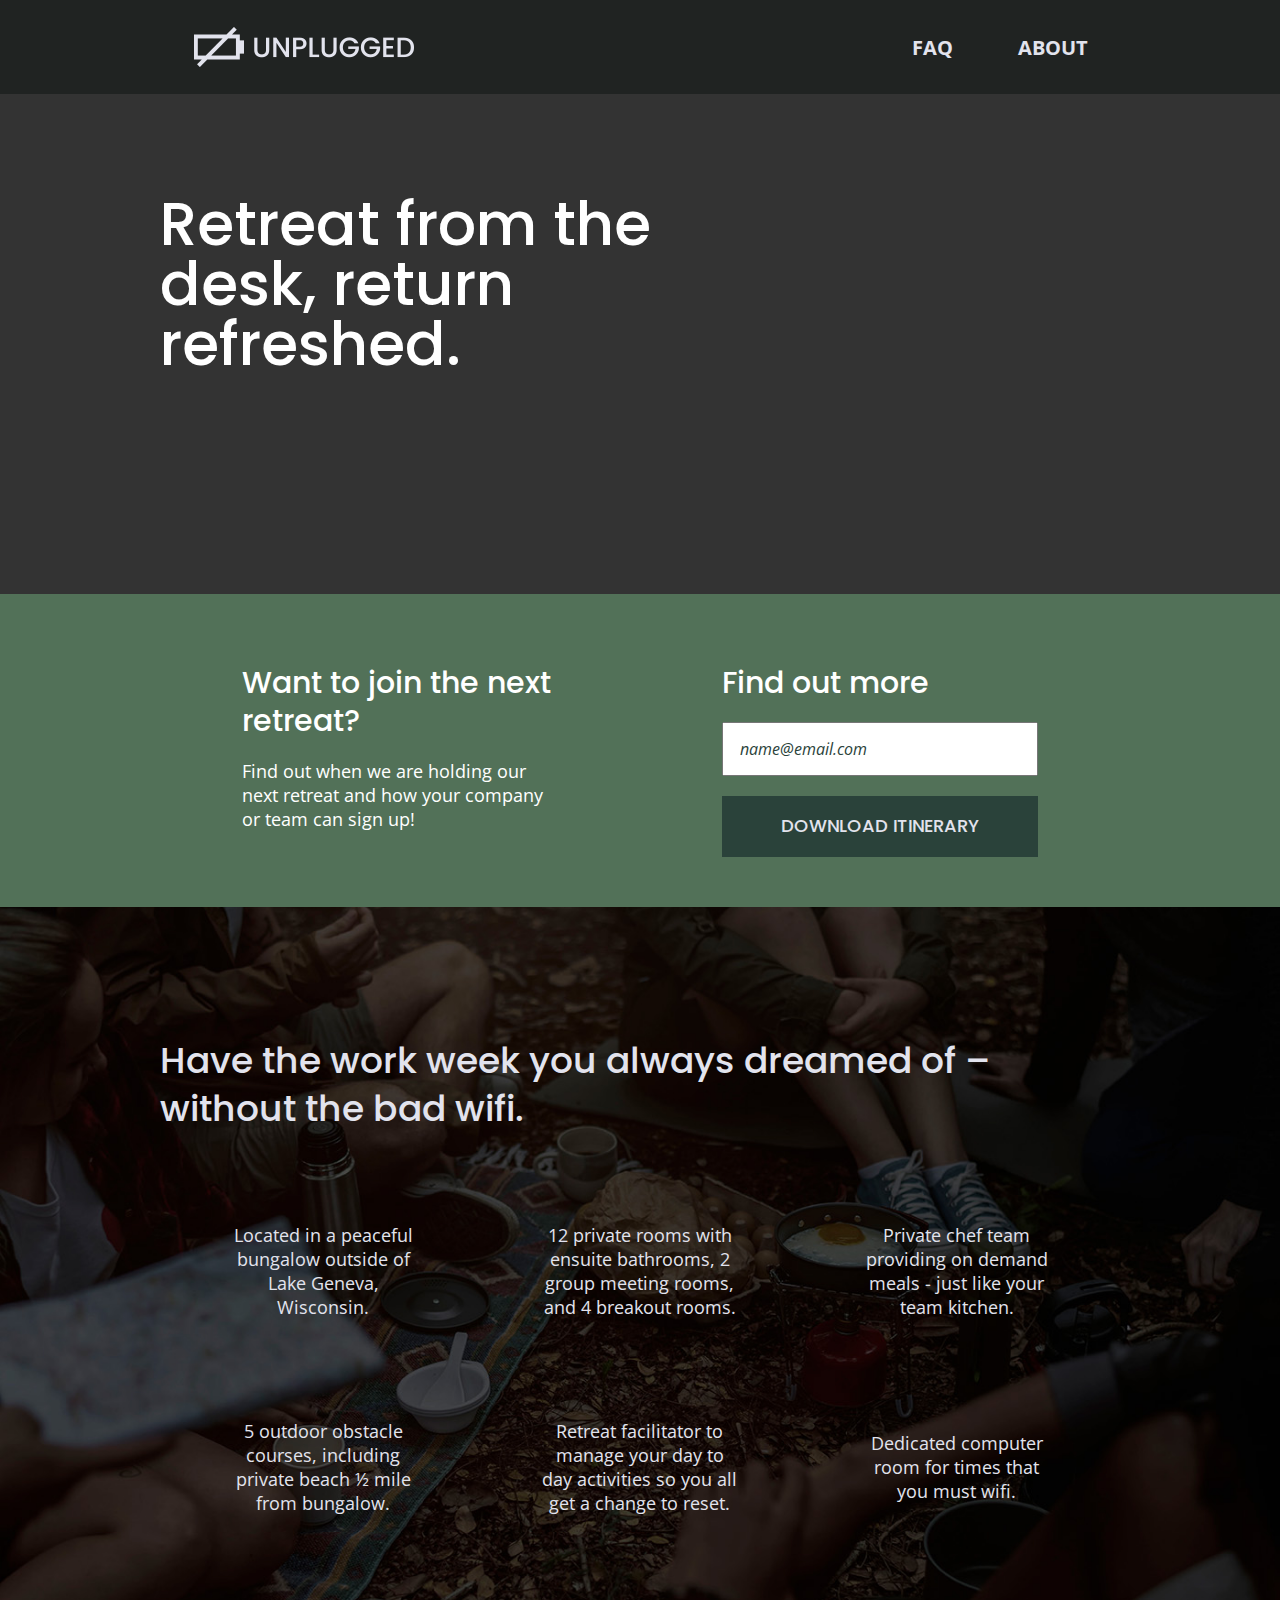
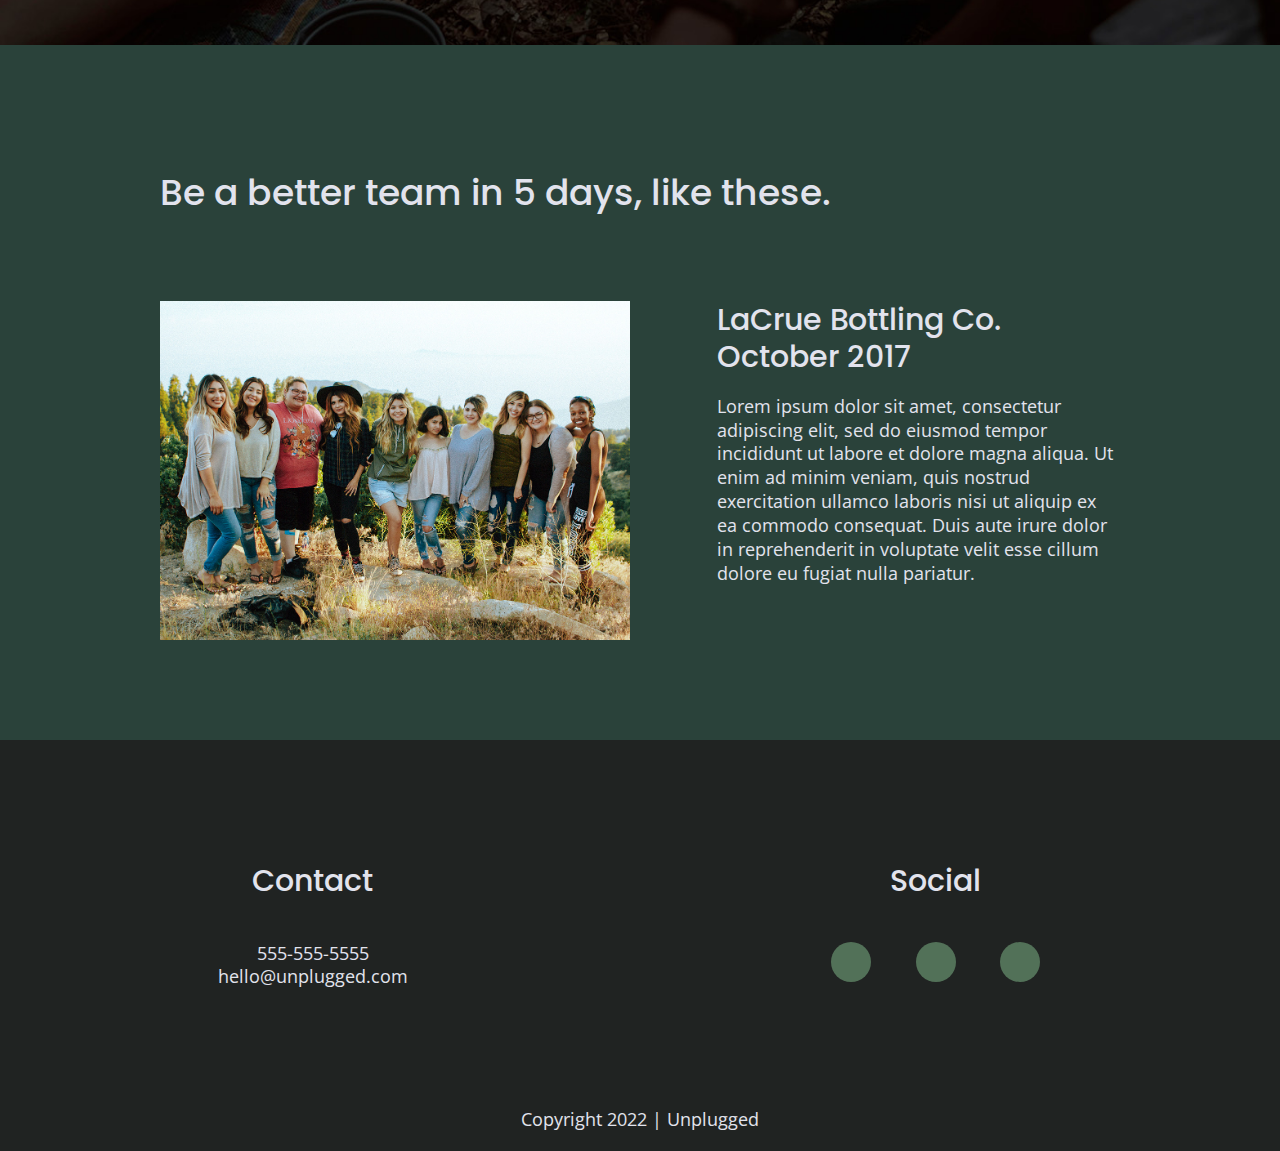
==== commit dd3eac7b: "Added icon texts" ====
--- a/index.html
+++ b/index.html
@@ -15,6 +15,9 @@
   <!-- Google Fonts -->
   <link href="https://fonts.googleapis.com/css?family=Open+Sans:400,700|Poppins:500,700" rel="stylesheet">
 
+  <!-- FontAwesome CDN version 5.5 -->
+  <link rel="stylesheet" href="https://use.fontawesome.com/releases/v5.5.0/css/all.css" integrity="sha384-B4dIYHKNBt8Bc12p+WXckhzcICo0wtJAoU8YZTY5qE0Id1GSseTk6S+L3BlXeVIU" crossorigin="anonymous">
+
   <link rel="stylesheet" href="css/normalize.css">
   <link rel="stylesheet" href="css/main.css">
 </head>
@@ -93,32 +96,38 @@
 			<div class="features-items">
 				<article>
     				<p class="fontawesome-icon"></p>
+						<i class="fas fa-campground"></i>
     				<p class="features-item-description">Located in a peaceful bungalow outside of Lake Geneva, Wisconsin.
 					</p>
 				</article>
 
 				<article>
 	    			<p class="fontawesome-icon"></p>
+						<i class="fas fa-bed"></i>
 	    			<p class="features-item-description">12 private rooms with ensuite bathrooms, 2 group meeting rooms, and 4 breakout rooms.</p>
 				</article>
 
 				<article>
 	    			<p class="fontawesome-icon"></p>
+						<i class="fas fa-utensils"></i>
 	    			<p class="features-item-description">Private chef team providing on demand meals - just like your team kitchen.</p>
 				</article>
 
 				<article>
 	    			<p class="fontawesome-icon"></p>
+						<i class="fas fa-shoe-prints"></i>
 	    			<p class="features-item-description">5 outdoor obstacle courses, including private beach ½ mile from bungalow.</p>
 				</article>
 
 				<article>
 	    			<p class="fontawesome-icon"></p>
+						<i class="fas fa-smile"></i>
 	    			<p class="features-item-description">Retreat facilitator to manage your day to day activities so you all get a change to reset.</p>
 				</article>
 
 				<article>
 	    			<p class="fontawesome-icon"></p>
+						<i class="fas fa-wifi"></i>
 	    			<p class="features-item-description">Dedicated computer room for times that you must wifi.</p>
 				</article>
 		</div>
@@ -171,13 +180,19 @@
           <h4>Social</h4>
           <div class="social-icons">
             <p>
-              <a href="https://www.facebook.com/Skillcrush/" target="_blank"></a>
-            </p>
-            <p>
-              <a href="https://twitter.com/Skillcrush" target="_blank"></a>
-            </p>
-            <p>
-              <a href="https://www.instagram.com/skillcrush/" target="_blank"></a>
+              <a href="https://www.facebook.com/Skillcrush/" target="_blank">
+				  <i class="fab fa-facebook-f"></i>
+			  </a>
+            </p>
+            <p>
+              <a href="https://twitter.com/Skillcrush" target="_blank">
+				  <i class="fab fa-twitter"></i>
+			  </a>
+            </p>
+            <p>
+              <a href="https://www.instagram.com/skillcrush/" target="_blank">
+				  <i class="fab fa-instagram"></i>
+			  </a>
             </p>
           </div>
 
--- a/css/main.css
+++ b/css/main.css
@@ -218,46 +218,34 @@
 /* Footer styles */
 
 footer {
-	/*display: flex;
-    justify-content: center;
-    align-items: center;*/
+	display: flex;
 	flex-flow: column;/* AKA flex-direction:column; ***/
+
 	text-align: center;
-}
-
-footer p {
-	margin: 0;
 }
 
 footer .content-wrapper {
 	width: 55%;
 	margin: 50px 0;
-
-	/*display: flex;
-    justify-content: center;
-    align-items: center;*/
-}
-
-/*
+}
+
 .footer-content {
 	display: flex;
     justify-content: center;
     align-items: center;
 	flex-flow: column;
-}*/
-
-
+}
+
+footer p {
+	margin: 0;
+}
 
 footer .contact {
 	margin-bottom: 50px;
-
-	/*
-display: flex;
-    justify-content: center;
-    align-items: center;
-	flex-flow: column;*/
-
-
+}
+
+footer .social {
+	min-width: 200px;
 }
 
 footer .social-icons {
@@ -270,6 +258,11 @@
 	display:flex;
 	justify-content: center;
 	align-items: center;
+
+	background: #527158;
+	width:40px;
+	height:40px;
+	border-radius: 100%;
 }
 
 footer .copyright {
@@ -291,6 +284,7 @@
 
 	background: url('../img/hero.jpg') center no-repeat #333;
 	background-size: cover;
+	min-height: 500px;
 	color:#fff;
 }
 
@@ -359,6 +353,11 @@
 .features article {
 	width: 63%;
 	margin: 30px 0;
+
+	display: flex;
+    justify-content: center;
+    align-items: center;
+	flex-flow: column;
 }
 
 .features .features-items {
@@ -366,6 +365,11 @@
     justify-content: center;
     align-items: center;
 	flex-flow: row wrap;
+}
+
+.features i {
+  font-size: 3.75em;
+  margin-bottom: 40px;
 }
 
 .features p {
@@ -465,7 +469,21 @@
   margin: 0;
 }
 
-.map {}
+.map figure {
+    width: 100%;
+    height: 0;
+    padding-bottom: 125%;
+    overflow: hidden;
+    position: relative;
+}
+
+.map iframe {
+    width: 100%;
+    height: 100%;
+    position: absolute;
+    top: 0;
+    left: 0;
+}
 
 
 
@@ -596,11 +614,12 @@
 
 	header figure {
 	    width: 30%;
-		height: 100%;
+		/*
+height: 100%;
 	    display: flex;
 	    justify-content: center;
 	    align-items: center;
-	    flex-flow: row wrap;
+	    flex-flow: row wrap;*/
 	}
 
 	.header-divider {
@@ -608,7 +627,7 @@
     }
 
     header nav {
-		width:30%;
+		width:25%;
     }
 
     /*
@@ -631,7 +650,7 @@
 		display: flex;
 		flex-flow: row;
 		justify-content: space-between;
-		align-items: center;;
+		align-items: flex-start;
     }
 
     footer .contact {
@@ -641,6 +660,10 @@
 	footer h4 {
 		font-size: 1.5em;
 	    margin-bottom: 40px;
+	}
+
+	footer .social {
+		width: 30%;
 	}
 
 	footer p {
@@ -705,17 +728,15 @@
 	}
 
 
-	.reviews figure {
+	.reviews article figure,
+	.reviews article div {
 	    width: 49%;
+	    /*
 	    display: flex;
 	    justify-content: center;
 	    align-items: center;
-	    flex-flow: row wrap;
-	}
-
-    .reviews article div {
-        width:49%;
-    }
+	    flex-flow: row wrap;	    */
+	}
 
 	.reviews h3 {
 		width: 75%;
@@ -737,6 +758,10 @@
         width:45%;
     }
 
+	.map figure {
+	    padding-bottom: 46%;
+	}
+
     .contact-section .content-wrapper h2 {
         width:80%;
     }
@@ -796,13 +821,16 @@
       	padding: 15px 0;
     }
 
+	/*
 	header figure {
 	    width: 25%;
 	    display: flex;
 	    justify-content: center;
 	    align-items: center;
 	    flex-flow: row wrap;
-	}
+	}	*/
+
+
 
 	h2 {
       	font-size: 2.25em;
@@ -863,17 +891,8 @@
       	padding-bottom: 50px;
     }
 
-
-	.reviews figure {
-	    width: 48%;
-	    display: flex;
-	    justify-content: center;
-	    align-items: center;
-	    flex-flow: row wrap;
-	}
-
 	.reviews article div {
-    	width: 48%;
+    	width: 42%;
     }
 
 /* ==========================================================================
@@ -884,6 +903,10 @@
         width: 95%;
 		font-size: 3em;
     }
+
+	.map figure {
+	    padding-bottom: 37%;
+	}
 
 	.contact-content h4 {
       	font-size: 1.875em;
